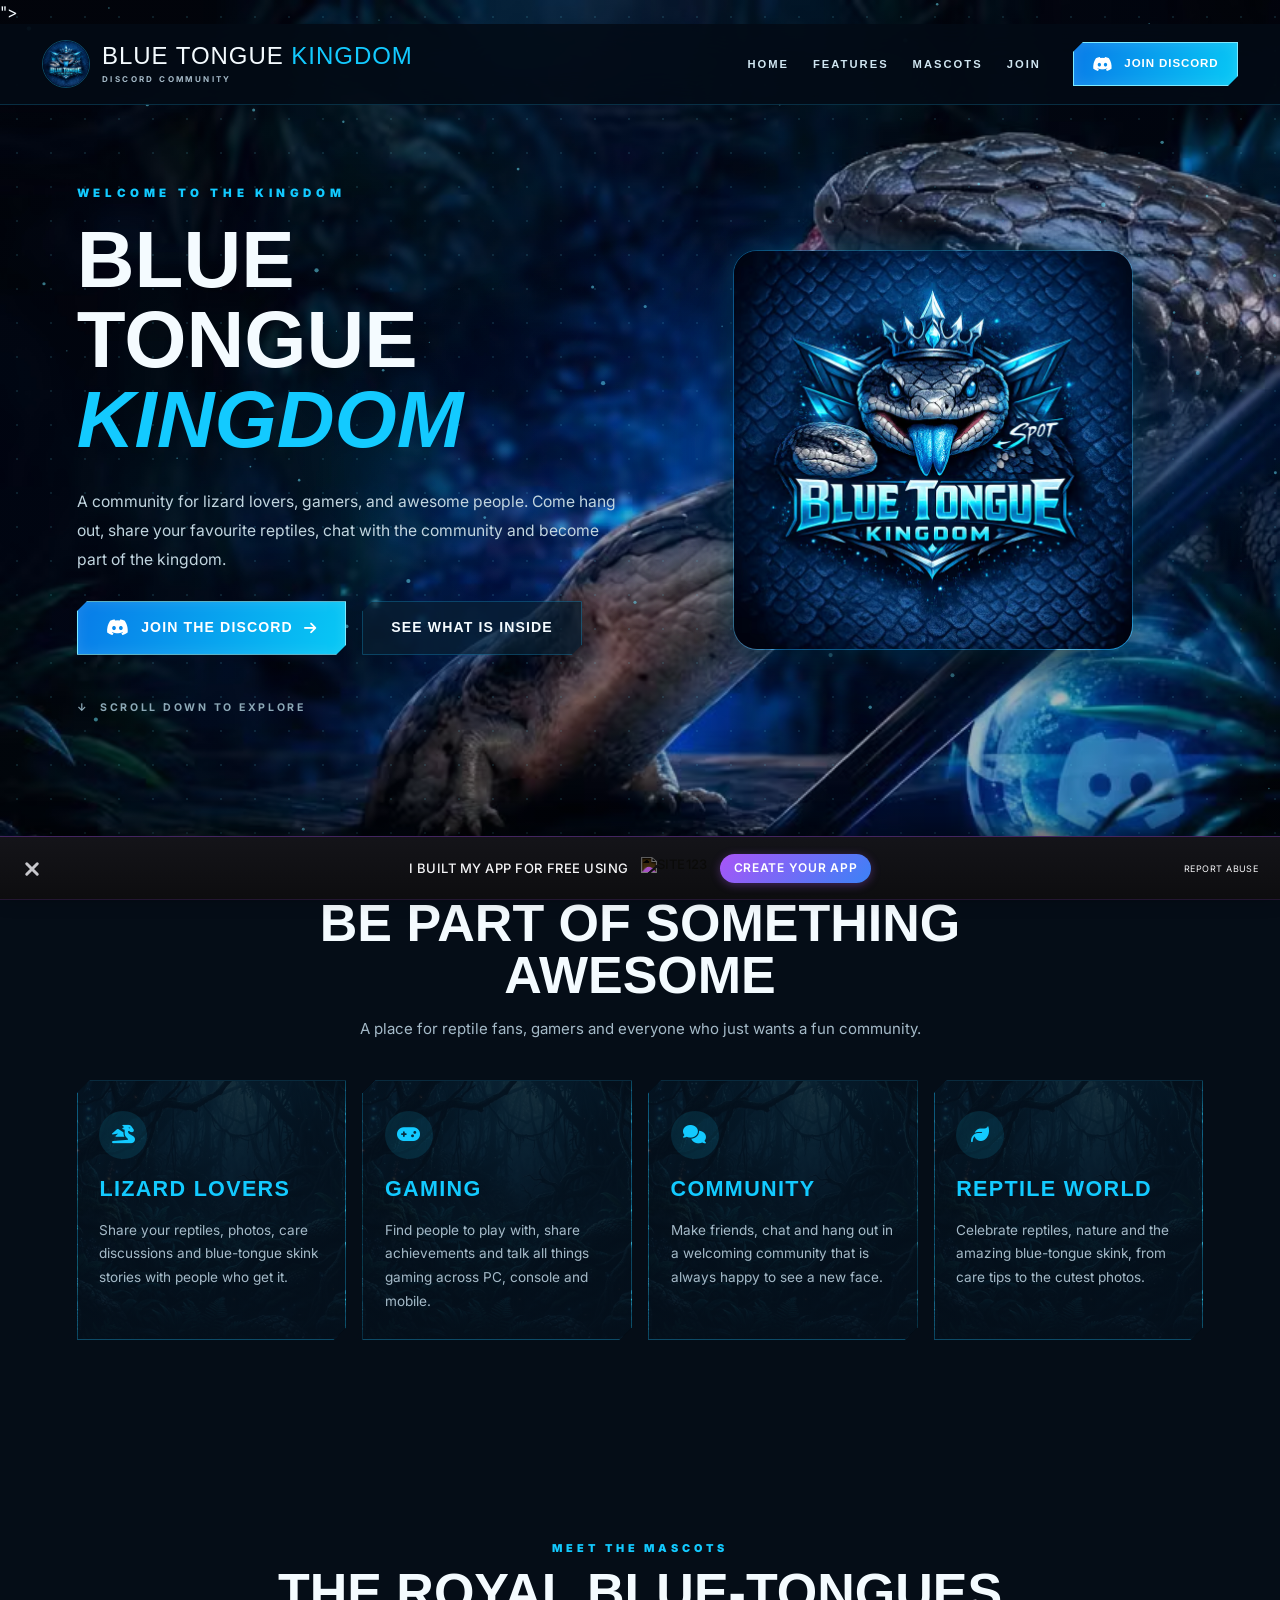
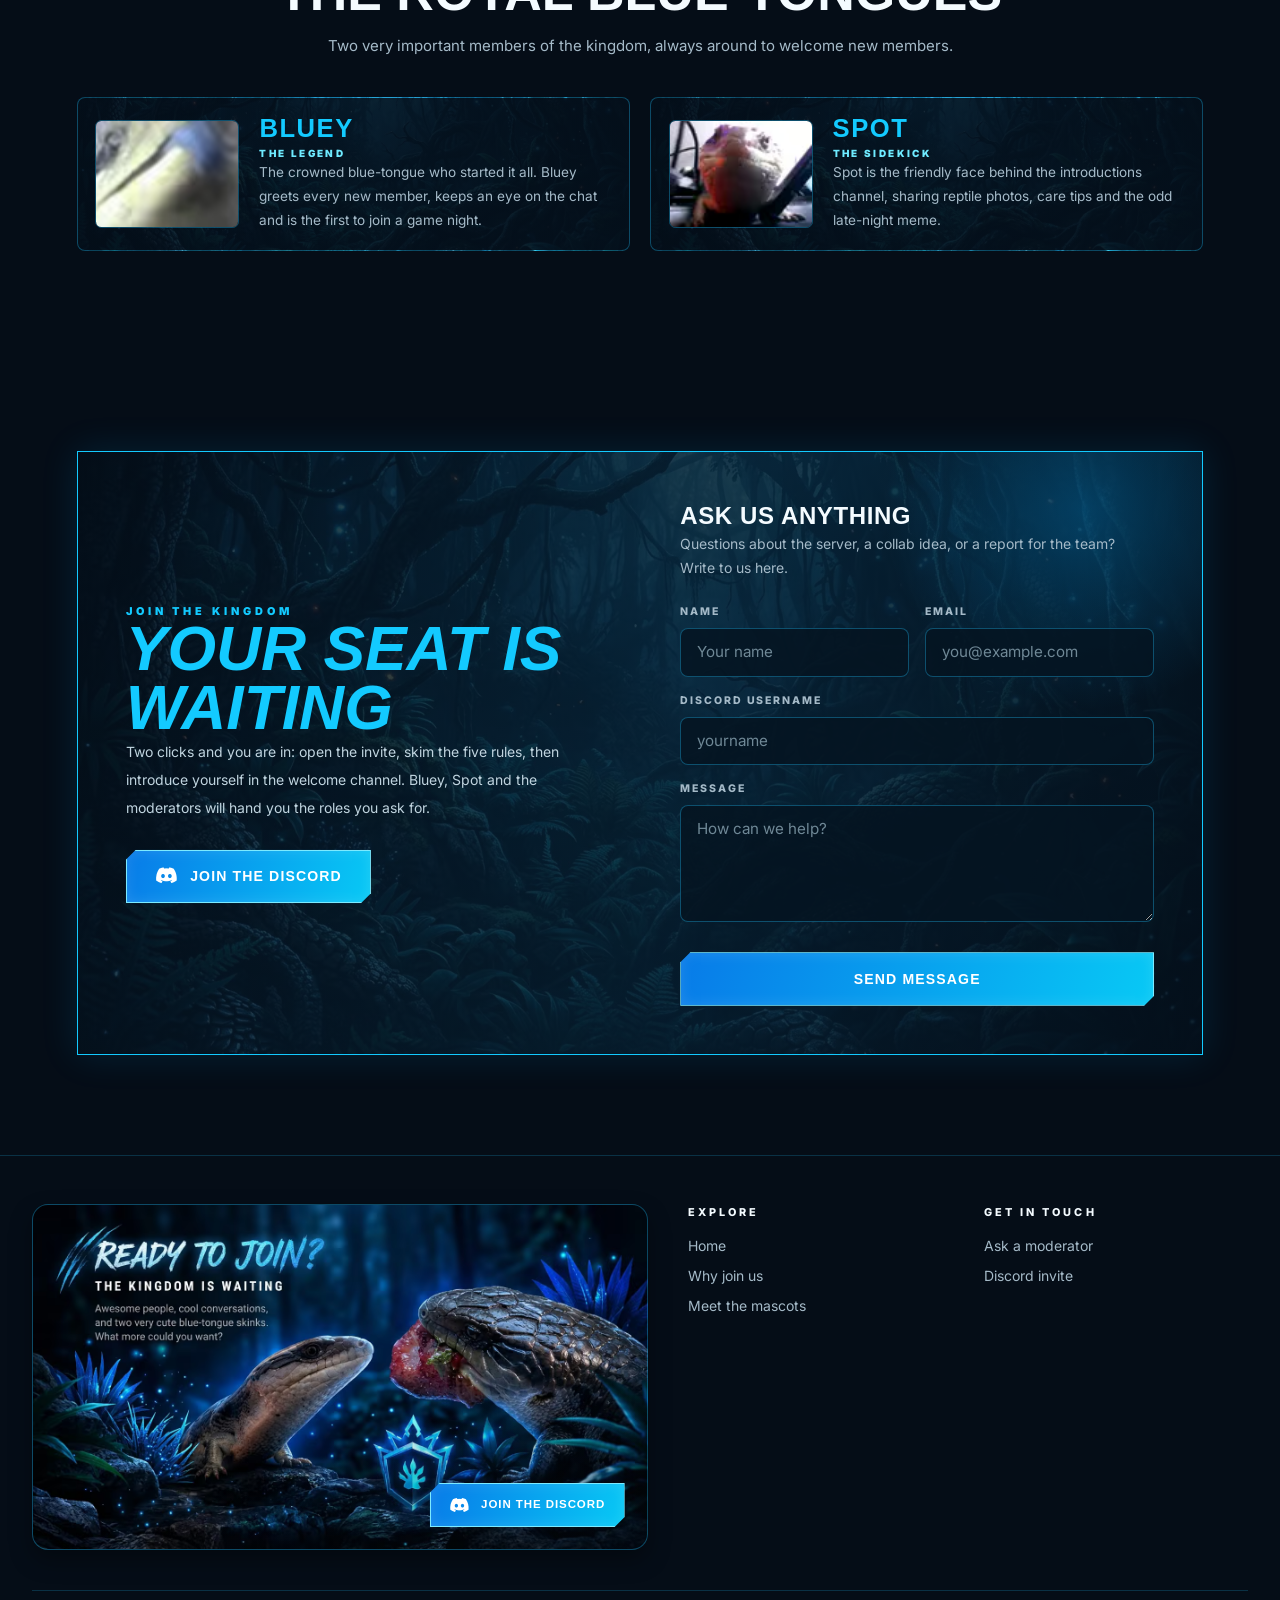
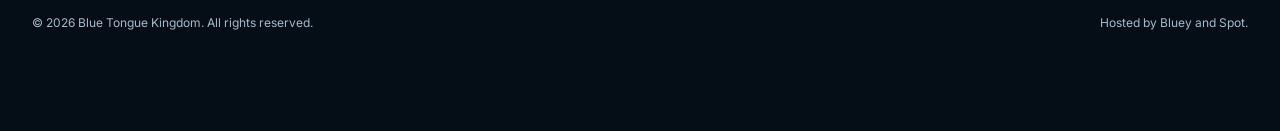
==== index.html @ 6b7a9fce "Add files via upload" ====
<!-- Explain: Homepage shell with hero and feature sections. -->

<!DOCTYPE html>
<html lang="en" class="scroll-smooth">

<!-- Mirrored from https://6b03b0f160b3e.site123.me/ by HTTrack Website Copier/3.x [XR&CO], Tue, 24 Nov 2026 08:33:06 GMT -->
<!-- Added by HTTrack --><meta http-equiv="content-type" content="text/html;charset=UTF-8" /><!-- /Added by HTTrack -->
<head><script>window.isManagment = "1";</script><base href=""><script>window.IsManagment = "1";window.APP_PROJECT_ID = "a076c749f3fd45c411c977cd34df13f3";window.__CDN_BASE_URL__ = "index.html\/\/cdn-cms-s-8-4.f-static.net\/manager\/ai_app_builder\/v3\/assets\/";window.APP_CURRENCIES = {"isActive":false,"currencies":{"AUD":{"code":"AUD","label":"Australia Dollar","symbol":"\u0026#65;\u0026#85;\u0026#36;","symbolFirst":true,"rate":1,"isDefault":true}}};window.APP_TAX = {"productsTax":"","regions":[{"id":384897934,"regionName":"Rest of the World","countries":{"REST_WORLD":{}},"tax":{"option":"differentTax","differentTax":{"REST_WORLD":0},"basedOn":"shippingAddress","taxCalAfterShipping":false}},{"id":384897935,"regionName":"Australia","countries":{"AUS":{}},"tax":{"option":"differentTax","differentTax":{"AUS":{"states":{"AU-ACT":0,"AU-NSW":0,"AU-NT":0,"AU-QLD":0,"AU-SA":0,"AU-TAS":0,"AU-VIC":0,"AU-WA":0}}},"basedOn":"shippingAddress","taxCalAfterShipping":false}}],"countryOptions":[{"code":"AUS","name":"Australia","states":[],"requiresState":false},{"code":"REST_WORLD","name":"REST_WORLD","states":[],"requiresState":false}]};window.APP_BUILDER_BASE_PATH = "\/manager\/ai_app_builder\/v3";window.APP_BUILDER_REALTIME_ENABLED = true;</script><link rel="stylesheet" href="cdn-cms-s-8-4.f-static.net/versions/2/system_mini/css/minimize_appBuilder_v39245.css?v=vc1795370009" type="text/css" crossorigin="anonymous"><link rel="dns-prefetch" href="https://images.cdn-files-a.com/"><link rel="dns-prefetch" href="https://files.cdn-files-a.com/">
<!-- Regular Meta Info -->
<title>Blue Tongue Kingdom | Discord Community</title>
<meta name="description" content="Join Blue Tongue Kingdom, the Discord community hosted by Bluey and Spot. Chat with reptile fans and gamers, share your blue-tongue skink photos, and...">
<meta name="keywords" content="blue tongue kingdom discord community">
<link rel="canonical" href="index.html"/>
<!-- Favicon -->
<!-- Favicon -->
<link rel="icon" type="image/png" href="favicon.png">
<link rel="apple-touch-icon" href="favicon.png">
<!-- Facebook Meta Info -->
<meta property="og:url" content="index.html">
<meta property="og:image" content="files.cdn-files-a.com/uploads/12693263/normal_6b03b2ffb27ac477c.avif?ratio=1:1&amp;format=avif">">
<meta property="og:description" content="Join Blue Tongue Kingdom, the Discord community hosted by Bluey and Spot. Chat with reptile fans and gamers, share your blue-tongue skink photos, and...">
<meta property="og:title" content="Blue Tongue Kingdom | Discord Community">
<meta property="og:site_name" content="Blue Tongue Kingdom | Discord Community">
<meta property="og:see_also" content="index.html">
<!-- Google+ Meta Info -->
<meta itemprop="name" content="Blue Tongue Kingdom | Discord Community">
<meta itemprop="description" content="Join Blue Tongue Kingdom, the Discord community hosted by Bluey and Spot. Chat with reptile fans and gamers, share your blue-tongue skink photos, and...">
<meta itemprop="image" content="files.cdn-files-a.com/uploads/12693263/normal_6b03b2ffb27ac477c.avif?ratio=1:1&amp;format=avif">
<!-- Twitter Meta Info -->
<meta name="twitter:card" content="summary_large_image">
<meta name="twitter:url" content="index.html">
<meta name="twitter:title" content="Blue Tongue Kingdom | Discord Community">
<meta name="twitter:description" content="Join Blue Tongue Kingdom, the Discord community hosted by Bluey and Spot. Chat with reptile fans and gamers, share your blue-tongue skink photos, and...">
<meta name="twitter:image" content="files.cdn-files-a.com/uploads/12693263/normal_6b03b2ffb27ac477c.avif?ratio=1:1&amp;format=avif">

    <!-- Explain: Head content including meta tags, favicons, fonts, and CSS links. -->
<meta charset="UTF-8">
<meta name="viewport" content="width=device-width, initial-scale=1.0">



<link rel="stylesheet" href="cdn-cms-s-8-4.f-static.net/manager/ai_app_builder/v3/assets/minimize_css/index0b3c.css?t=css_y254_67517083&amp;w=12693263">

<link rel="preconnect" href="https://fonts.googleapis.com/">
<link rel="preconnect" href="https://fonts.gstatic.com/" crossorigin>
<link href="https://fonts.googleapis.com/css2?family=Inter:wght@400;500;600;700;800;900&amp;family=Permanent+Marker&amp;display=swap" rel="stylesheet">
<link rel="stylesheet" href="cdn-cms-s-8-4.f-static.net/manager/ai_app_builder/v3/assets/css/theme0b3c.css?t=css_y254_67517083&amp;w=12693263">
<link rel="stylesheet" href="cdn-cms-s-8-4.f-static.net/manager/ai_app_builder/v3/assets/css/main0b3c.css?t=css_y254_67517083&amp;w=12693263">
<link rel="stylesheet" href="cdn-cms-s-8-4.f-static.net/manager/ai_app_builder/v3/assets/css/components0b3c.css?t=css_y254_67517083&amp;w=12693263">
<link rel="stylesheet" href="cdn-cms-s-8-4.f-static.net/manager/ai_app_builder/v3/assets/css/layout0b3c.css?t=css_y254_67517083&amp;w=12693263"></head>
<body class="min-h-screen text-[var(--text-color)]" style="font-family: var(--font-body);">
    <canvas id="particles" class="particle-canvas" aria-hidden="true"></canvas>
    <!-- Explain: Fixed navigation with logo, links, and mobile menu toggle. -->
<header class="site-header">
    <nav class="mx-auto flex max-w-[1260px] items-center justify-between gap-4 px-5 py-4 sm:px-8" aria-label="Main navigation">
        <a href="#top" class="flex items-center gap-3 transition-opacity duration-300 hover:opacity-80" aria-label="Blue Tongue Kingdom home">
            <img  alt="Blue Tongue Kingdom crest" sizes="48px" class="h-11 w-11 shrink-0 rounded-full border border-[var(--panel-border)] object-cover sm:h-12 sm:w-12" src="files.cdn-files-a.com/uploads/12693263/800_6b03b2ffb27ac477c.avif?ratio=1:1&amp;format=avif" srcset="files.cdn-files-a.com/uploads/12693263/100_6b03b2ffb27ac477c.avif?ratio=1:1&amp;format=avif 100w, files.cdn-files-a.com/uploads/12693263/400_6b03b2ffb27ac477c.avif?ratio=1:1&amp;format=avif 400w, files.cdn-files-a.com/uploads/12693263/800_6b03b2ffb27ac477c.avif?ratio=1:1&amp;format=avif 800w, files.cdn-files-a.com/uploads/12693263/1200_6b03b2ffb27ac477c.avif?ratio=1:1&amp;format=avif 1200w, files.cdn-files-a.com/uploads/12693263/1600_6b03b2ffb27ac477c.avif?ratio=1:1&amp;format=avif 1600w, files.cdn-files-a.com/uploads/12693263/2000_6b03b2ffb27ac477c.avif?ratio=1:1&amp;format=avif 2000w" data-sizes-auto="1">
            <span class="flex flex-col items-start">
                <span class="brand-word sm:text-2xl">Blue Tongue <span class="text-[var(--primary-color)]">Kingdom</span></span>
                <span class="mt-1 text-[0.5rem] font-bold uppercase tracking-[0.28em] text-[var(--text-muted)] sm:tracking-[0.3em]">Discord Community</span>
            </span>
        </a>

        <div class="hidden items-center gap-6 text-[0.7rem] font-extrabold uppercase tracking-[0.18em] lg:flex">
            <a href="#top" class="nav-link">Home</a>
            <a href="#features" class="nav-link">Features</a>
            <a href="#mascots" class="nav-link">Mascots</a>
            <a href="#join" class="nav-link">Join</a>
            <a href="https://discord.gg/tTdxmKBeb" target="_blank" rel="noopener" class="join-button join-button-sm ml-2">
                <i class="fa-brands fa-discord text-base" aria-hidden="true"></i>Join Discord
            </a>
        </div>

        <button type="button" id="navOpenButton" class="menu-button inline-flex h-11 w-11 items-center justify-center rounded-full transition-colors duration-300 lg:hidden" aria-label="Open menu" aria-controls="navOverlay" aria-expanded="false">
            <i class="fa-solid fa-bars text-lg" aria-hidden="true"></i>
        </button>
    </nav>

    <div id="navOverlay" class="fixed inset-0 z-[80] hidden min-h-dvh flex-col overflow-y-auto bg-[var(--background-color)] px-5 py-5 sm:px-8 lg:hidden" aria-hidden="true">
        <div class="flex items-center justify-between gap-4 border-b border-[var(--border-color)] pb-4">
            <a href="#top" class="nav-close-link flex items-center gap-3 transition-opacity duration-300 hover:opacity-80" aria-label="Blue Tongue Kingdom home">
                <img  alt="Blue Tongue Kingdom crest" sizes="44px" class="h-11 w-11 shrink-0 rounded-full border border-[var(--panel-border)] object-cover" src="files.cdn-files-a.com/uploads/12693263/800_6b03b2ffb27ac477c.avif?ratio=1:1&amp;format=avif" srcset="files.cdn-files-a.com/uploads/12693263/100_6b03b2ffb27ac477c.avif?ratio=1:1&amp;format=avif 100w, files.cdn-files-a.com/uploads/12693263/400_6b03b2ffb27ac477c.avif?ratio=1:1&amp;format=avif 400w, files.cdn-files-a.com/uploads/12693263/800_6b03b2ffb27ac477c.avif?ratio=1:1&amp;format=avif 800w, files.cdn-files-a.com/uploads/12693263/1200_6b03b2ffb27ac477c.avif?ratio=1:1&amp;format=avif 1200w, files.cdn-files-a.com/uploads/12693263/1600_6b03b2ffb27ac477c.avif?ratio=1:1&amp;format=avif 1600w, files.cdn-files-a.com/uploads/12693263/2000_6b03b2ffb27ac477c.avif?ratio=1:1&amp;format=avif 2000w" data-sizes-auto="1">
                <span class="brand-word text-lg">Blue Tongue <span class="text-[var(--primary-color)]">Kingdom</span></span>
            </a>
            <button type="button" id="navCloseButton" class="menu-button inline-flex h-11 w-11 shrink-0 items-center justify-center rounded-full" aria-label="Close menu">
                <i class="fa-solid fa-xmark text-lg" aria-hidden="true"></i>
            </button>
        </div>
        <div class="mx-auto flex w-full max-w-lg flex-1 flex-col justify-center py-8">
            <p class="mb-4 text-[0.66rem] font-extrabold uppercase tracking-[0.32em] text-[var(--text-muted)]">Menu</p>
            <nav class="divide-y divide-[var(--border-color)]" aria-label="Mobile navigation">
                <a href="#top" class="nav-close-link mobile-link">
                    <span>Home</span>
                    <i class="fa-solid fa-house" aria-hidden="true"></i>
                </a>
                <a href="#features" class="nav-close-link mobile-link">
                    <span>Features</span>
                    <i class="fa-solid fa-star" aria-hidden="true"></i>
                </a>
                <a href="#mascots" class="nav-close-link mobile-link">
                    <span>Mascots</span>
                    <i class="fa-solid fa-dragon" aria-hidden="true"></i>
                </a>
                <a href="#join" class="nav-close-link mobile-link">
                    <span>Join</span>
                    <i class="fa-solid fa-envelope" aria-hidden="true"></i>
                </a>
            </nav>
            <a href="https://discord.gg/tTdxmKBeb" target="_blank" rel="noopener" class="nav-close-link join-button mt-6 w-full">
                <i class="fa-brands fa-discord text-lg" aria-hidden="true"></i>Join the Discord
            </a>
        </div>
    </div>
</header>    <main id="top">
        <!-- Explain: Split-screen hero with arched studio image and primary CTA. -->
<section class="hero-split">
    <div>
        <p class="eyebrow">Welcome to the kingdom</p>
        <h1 class="hero-title">
            <span class="block text-[var(--text-color)]">Blue Tongue</span>
            <span class="block italic text-[var(--primary-color)]">Kingdom</span>
        </h1>
        <p class="hero-copy">A community for lizard lovers, gamers, and awesome people. Come hang out, share your favourite reptiles, chat with the community and become part of the kingdom.</p>
        <div class="flex flex-col gap-4 sm:flex-row sm:items-center sm:justify-start">
            <a href="https://discord.gg/tTdxmKBeb" target="_blank" rel="noopener" class="join-button w-full sm:w-auto">
                <i class="fa-brands fa-discord text-lg" aria-hidden="true"></i>Join the Discord
                <i class="fa-solid fa-arrow-right text-sm" aria-hidden="true"></i>
            </a>
            <a href="#features" class="ghost-button w-full sm:w-auto">See what is inside</a>
        </div>
        <p class="scroll-hint">&darr; &nbsp;Scroll down to explore</p>
    </div>
    <div class="hero-art">
        <span class="hero-glow" aria-hidden="true"></span>
        <img  alt="Blue Tongue Kingdom crest with a crowned blue-tongue skink" sizes="(min-width: 900px) 38vw, 78vw" class="hero-crest" src="files.cdn-files-a.com/uploads/12693263/800_6b03b2ffb27ac477c.avif?ratio=1:1&amp;format=avif" srcset="files.cdn-files-a.com/uploads/12693263/100_6b03b2ffb27ac477c.avif?ratio=1:1&amp;format=avif 100w, files.cdn-files-a.com/uploads/12693263/400_6b03b2ffb27ac477c.avif?ratio=1:1&amp;format=avif 400w, files.cdn-files-a.com/uploads/12693263/800_6b03b2ffb27ac477c.avif?ratio=1:1&amp;format=avif 800w, files.cdn-files-a.com/uploads/12693263/1200_6b03b2ffb27ac477c.avif?ratio=1:1&amp;format=avif 1200w, files.cdn-files-a.com/uploads/12693263/1600_6b03b2ffb27ac477c.avif?ratio=1:1&amp;format=avif 1600w, files.cdn-files-a.com/uploads/12693263/2000_6b03b2ffb27ac477c.avif?ratio=1:1&amp;format=avif 2000w" data-sizes-auto="1">
    </div>
</section>        <!-- Explain: Feature grid with icons, titles, and descriptions. -->
<section id="features" class="section-pad">
    <div class="section-head">
        <p class="kicker">Why join us</p>
        <h2 class="section-title">Be part of something awesome</h2>
        <p class="section-intro">A place for reptile fans, gamers and everyone who just wants a fun community.</p>
    </div>
        <div class="mx-auto grid max-w-[1180px] gap-4 sm:grid-cols-2 lg:grid-cols-4">
                <article class="feature-card">
            <span class="feature-icon"><i class="fa-solid fa-dragon" aria-hidden="true"></i></span>
            <h3 class="feature-title">Lizard Lovers</h3>
            <p class="feature-text">Share your reptiles, photos, care discussions and blue-tongue skink stories with people who get it.</p>
        </article>
                <article class="feature-card">
            <span class="feature-icon"><i class="fa-solid fa-gamepad" aria-hidden="true"></i></span>
            <h3 class="feature-title">Gaming</h3>
            <p class="feature-text">Find people to play with, share achievements and talk all things gaming across PC, console and mobile.</p>
        </article>
                <article class="feature-card">
            <span class="feature-icon"><i class="fa-solid fa-comments" aria-hidden="true"></i></span>
            <h3 class="feature-title">Community</h3>
            <p class="feature-text">Make friends, chat and hang out in a welcoming community that is always happy to see a new face.</p>
        </article>
                <article class="feature-card">
            <span class="feature-icon"><i class="fa-solid fa-leaf" aria-hidden="true"></i></span>
            <h3 class="feature-title">Reptile World</h3>
            <p class="feature-text">Celebrate reptiles, nature and the amazing blue-tongue skink, from care tips to the cutest photos.</p>
        </article>
            </div>
</section>        <!-- Explain: Mascot cards with images, names, and descriptions. -->
<section id="mascots" class="section-pad">
    <div class="section-head">
        <p class="kicker">Meet the mascots</p>
        <h2 class="section-title">The royal blue-tongues</h2>
        <p class="section-intro">Two very important members of the kingdom, always around to welcome new members.</p>
    </div>
        <div class="mx-auto grid max-w-[1180px] gap-5 md:grid-cols-2">
                <article class="mascot-card">
            <div class="mascot-frame">
                <img  alt="Bluey, the the legend of Blue Tongue Kingdom" src="files.cdn-files-a.com/uploads/12693263/100_6b03b57acd0f2216e.avif?ratio=13:7&amp;format=avif" srcset="files.cdn-files-a.com/uploads/12693263/100_6b03b57acd0f2216e.avif?ratio=13:7&amp;format=avif 100w, files.cdn-files-a.com/uploads/12693263/400_6b03b57acd0f2216e.avif?ratio=13:7&amp;format=avif 400w, files.cdn-files-a.com/uploads/12693263/800_6b03b57acd0f2216e.avif?ratio=13:7&amp;format=avif 800w, files.cdn-files-a.com/uploads/12693263/1200_6b03b57acd0f2216e.avif?ratio=13:7&amp;format=avif 1200w, files.cdn-files-a.com/uploads/12693263/1600_6b03b57acd0f2216e.avif?ratio=13:7&amp;format=avif 1600w, files.cdn-files-a.com/uploads/12693263/2000_6b03b57acd0f2216e.avif?ratio=13:7&amp;format=avif 2000w" loading="lazy" sizes="1px" data-sizes-auto="1">
            </div>
            <div>
                <h3 class="mascot-name">Bluey</h3>
                <p class="mascot-role">The legend</p>
                <p class="feature-text mt-3">The crowned blue-tongue who started it all. Bluey greets every new member, keeps an eye on the chat and is the first to join a game night.</p>
            </div>
        </article>
                <article class="mascot-card">
            <div class="mascot-frame">
                <img  alt="Spot, the the sidekick of Blue Tongue Kingdom" src="files.cdn-files-a.com/uploads/12693263/100_6b03b5867aacc4a22.avif?ratio=15:16&amp;format=avif" srcset="files.cdn-files-a.com/uploads/12693263/100_6b03b5867aacc4a22.avif?ratio=15:16&amp;format=avif 100w, files.cdn-files-a.com/uploads/12693263/400_6b03b5867aacc4a22.avif?ratio=15:16&amp;format=avif 400w, files.cdn-files-a.com/uploads/12693263/800_6b03b5867aacc4a22.avif?ratio=15:16&amp;format=avif 800w, files.cdn-files-a.com/uploads/12693263/1200_6b03b5867aacc4a22.avif?ratio=15:16&amp;format=avif 1200w, files.cdn-files-a.com/uploads/12693263/1600_6b03b5867aacc4a22.avif?ratio=15:16&amp;format=avif 1600w, files.cdn-files-a.com/uploads/12693263/2000_6b03b5867aacc4a22.avif?ratio=15:16&amp;format=avif 2000w" loading="lazy" sizes="1px" data-sizes-auto="1">
            </div>
            <div>
                <h3 class="mascot-name">Spot</h3>
                <p class="mascot-role">The sidekick</p>
                <p class="feature-text mt-3">Spot is the friendly face behind the introductions channel, sharing reptile photos, care tips and the odd late-night meme.</p>
            </div>
        </article>
            </div>
</section>        <!-- Explain: Join section with message form and Discord invite CTA. -->
<section id="join" class="section-pad">
    <div class="mx-auto max-w-[1200px]">
        <div class="join-panel">
            <div>
                <p class="kicker">Join the kingdom</p>
                <h2 class="join-title mt-3">Your seat is waiting</h2>
                <p class="mt-5 max-w-md text-sm leading-7 text-[#c0d4df]">Two clicks and you are in: open the invite, skim the five rules, then introduce yourself in the welcome channel. Bluey, Spot and the moderators will hand you the roles you ask for.</p>
                <a href="https://discord.gg/tTdxmKBeb" target="_blank" rel="noopener" class="join-button mt-7 w-full sm:w-auto">
                    <i class="fa-brands fa-discord text-lg" aria-hidden="true"></i>Join the Discord
                </a>
            </div>

            <form id="joinForm" novalidate class="relative z-10 mt-2 lg:mt-0">
                <h3 class="text-2xl uppercase tracking-wide text-[var(--text-color)]">Ask us anything</h3>
                <p class="mt-2 text-sm leading-6 text-[var(--text-muted)]">Questions about the server, a collab idea, or a report for the team? Write to us here.</p>
                <div class="mt-6 grid gap-4 sm:grid-cols-2">
                    <div>
                        <label for="joinName" class="form-label">Name</label>
                        <input id="joinName" name="full_name" type="text" required autocomplete="name" placeholder="Your name" class="field-input">
                    </div>
                    <div>
                        <label for="joinEmail" class="form-label">Email</label>
                        <input id="joinEmail" name="email" type="email" required autocomplete="email" placeholder="you@example.com" class="field-input">
                    </div>
                    <div class="sm:col-span-2">
                        <label for="joinDiscord" class="form-label">Discord username</label>
                        <input id="joinDiscord" name="discord" type="text" autocomplete="off" placeholder="yourname" class="field-input">
                    </div>
                    <div class="sm:col-span-2">
                        <label for="joinMessage" class="form-label">Message</label>
                        <textarea id="joinMessage" name="message" required rows="4" placeholder="How can we help?" class="field-input min-h-[130px] resize-y"></textarea>
                    </div>
                </div>
                <button type="submit" data-default-label="Send message" class="join-button mt-6 w-full">Send message</button>
                <p class="form-status mt-4 text-sm" data-form-status="join" role="status" aria-live="polite"></p>
            </form>
        </div>
    </div>
</section>    </main>
    <!-- Explain: Responsive footer with community links and copyright information. -->
<footer class="border-t border-[var(--border-color)] px-5 py-12 sm:px-8">
    <div class="mx-auto grid max-w-[1260px] gap-10 lg:grid-cols-[1.1fr_1fr]">
        <div class="footer-brand-panel">
            <a href="https://discord.gg/tTdxmKBeb" target="_blank" rel="noopener" class="join-button join-button-sm w-full sm:w-auto">
                <i class="fa-brands fa-discord text-base" aria-hidden="true"></i>Join the Discord
            </a>
        </div>

        <div class="grid gap-8 sm:grid-cols-2">
            <div>
                <p class="text-[0.68rem] font-extrabold uppercase tracking-[0.28em] text-[var(--text-color)]">Explore</p>
                <div class="mt-4 grid gap-2.5 text-sm text-[var(--text-muted)]">
                    <a href="#top" class="transition-colors duration-300 hover:text-[var(--primary-color)]">Home</a>
                    <a href="#features" class="transition-colors duration-300 hover:text-[var(--primary-color)]">Why join us</a>
                    <a href="#mascots" class="transition-colors duration-300 hover:text-[var(--primary-color)]">Meet the mascots</a>
                </div>
            </div>
            <div>
                <p class="text-[0.68rem] font-extrabold uppercase tracking-[0.28em] text-[var(--text-color)]">Get in touch</p>
                <div class="mt-4 grid gap-2.5 text-sm text-[var(--text-muted)]">
                    <a href="#join" class="transition-colors duration-300 hover:text-[var(--primary-color)]">Ask a moderator</a>
                    <a href="https://discord.gg/tTdxmKBeb" target="_blank" rel="noopener" class="transition-colors duration-300 hover:text-[var(--primary-color)]">Discord invite</a>
                </div>
            </div>
        </div>
    </div>
    <div class="mx-auto mt-10 flex max-w-[1260px] flex-col items-center justify-between gap-2 border-t border-[var(--border-color)] pt-6 text-xs text-[var(--text-muted)] sm:flex-row">
        <p>&copy; 2026 Blue Tongue Kingdom. All rights reserved.</p>
        <p>Hosted by Bluey and Spot.</p>
    </div>
</footer>    <script src="cdn-cms-s-8-4.f-static.net/manager/ai_app_builder/v3/assets/js/app0b3c.js?t=css_y254_67517083&amp;w=12693263"></script>
<script>var packageNUM=1;</script><div id="showSmallAdOnScroll" class="upgrade-website-preview-helper style2 static" style="--free-app-banner-lead-color: #0583F2;"><button type="button" class="s123-ads-banner-close-link s123-ads-banner-toolbar-icon" aria-label="Close"><svg class="s123-ads-banner-close-svg" xmlns="http://www.w3.org/2000/svg" viewBox="0 0 12 12" aria-hidden="true" focusable="false"><path fill="none" stroke="currentColor" stroke-width="2" stroke-linecap="round" d="M2.5 2.5l7 7m0-7l-7 7"/></svg></button><a rel="nofollow" target="_blank" href="https://www.site123.com/?utm_source=user-app&amp;utm_medium=powered-by-ad-en&amp;utm_content=all&amp;utm_campaign=all"><span class="s123-b-b-s-1">I BUILT MY APP FOR FREE USING</span> <img src="static.s123-cdn-network-a.com/admin/InterfaceStatisFiles/allOther/ads/site123/brand_kit_2026/SITE123-Logo-2026/png/site123-logo-black5037.png?v=vc1795370009&amp;width=200" alt="SITE123" style="height:21px;width:auto;vertical-align:middle;"><span class="free-app-banner-cta-wrap"><span class="site123link hidden-xs free-app-banner-cta">CREATE YOUR APP</span></span></a><button type="button" class="s123-ads-banner-abuse-link" aria-label="Report Abuse"><span class="site123link hidden-xs s123-ads-banner-abuse-label" style="border: 0;font-size: 9px;">Report Abuse</span><span class="site123link s123-ads-banner-abuse-mobile-label" aria-hidden="true">Report Abuse</span></button></div><script src="cdn-cms-s-8-4.f-static.net/manager/translation_JS/website_jsTranslations5136.js?l=en&amp;a=1&amp;v=vc1795370009" crossorigin="anonymous"></script><script>var siteRefTxt="Vg9zLFNct04pypgMh2dVzXlNUmswTFh2bDh3M1hWd05BdXFCRWc9PQ==";</script><script src="cdn-cms-s-8-4.f-static.net/versions/2/system_mini/js/minimize_appBuilder_scripts_v39245.js?v=vc1795370009" crossorigin="anonymous"></script><script src="cdn-cms-s-8-4.f-static.net/versions/2/system_mini/js/minimize_appBuilderStatistics_scripts_v39245.js?v=vc1795370009" crossorigin="anonymous"></script></body>

<!-- Mirrored from https://6b03b0f160b3e.site123.me/ by HTTrack Website Copier/3.x [XR&CO], Tue, 24 Nov 2026 08:33:19 GMT -->
</html>
---- cdn-cms-s-8-4.f-static.net/versions/2/system_mini/css/minimize_appBuilder_v39245.css ----
#showSmallAdOnScroll {display:flex;align-items:center;justify-content:center;box-sizing:border-box;border:0;border-top:1px solid rgba(168, 85, 247, 0.35);position:fixed;transform:translateZ(0px);z-index:1032;left:0;bottom:-64px;height:64px;width:100%;margin:0;padding:12px 24px;background:linear-gradient(180deg, #141419 0%, #0d0d0f 100%);box-shadow:0px -8px 24px rgba(0, 0, 0, 0.45), 0px -1px 0px rgba(168, 85, 247, 0.15) inset;color:#f5f5f7;text-align:center;font-family:'Inter', -apple-system, BlinkMacSystemFont, 'Segoe UI', Roboto, Helvetica, Arial, sans-serif;letter-spacing:0.01em;transition:bottom 0.4s ease;}#showSmallAdOnScroll.static {display:flex;bottom:0;}html.s123-ads-banner-active footer {padding-bottom:100px;}#showSmallAdOnScroll a {display:inline-flex;align-items:center;justify-content:center;gap:12px;flex-wrap:wrap;width:auto;color:#f5f5f7;font-size:13px;font-weight:500;letter-spacing:0.02em;text-transform:none;text-decoration:none;line-height:1.2;}#showSmallAdOnScroll img {display:inline-block !important;vertical-align:middle !important;height:22px !important;width:auto !important;max-width:none !important;margin:0 !important;box-sizing:content-box !important;filter:invert(1) brightness(1.05); opacity:0.95;}#showSmallAdOnScroll .s123-b-b-s-1 {display:inline !important;vertical-align:middle;font-size:13px;letter-spacing:0.04em;text-transform:uppercase;}#showSmallAdOnScroll a .free-app-banner-cta {display:inline-block;padding:7px 14px;border-radius:999px;border:0;background:linear-gradient(135deg, #a855f7, #3b82f6);color:#fff;font-size:12px;font-weight:600;letter-spacing:0.06em;text-transform:uppercase;text-decoration:none;box-shadow:0px 2px 10px rgba(168, 85, 247, 0.35);transition:transform 0.15s ease, box-shadow 0.15s ease, filter 0.15s ease;}#showSmallAdOnScroll a .free-app-banner-cta:hover {transform:translateY(-1px);box-shadow:0px 4px 14px rgba(168, 85, 247, 0.5);filter:brightness(1.05);color:#fff !important;}#showSmallAdOnScroll button.s123-ads-banner-abuse-link {display:none;width:auto;position:absolute;top:50%;right:1rem;left:auto;transform:translateY(-50%);cursor:pointer;background:transparent;border:0;box-shadow:none;padding:0;align-items:center;justify-content:center;text-decoration:none;font-family:inherit;color:inherit;}html:not(.in-management) #showSmallAdOnScroll button.s123-ads-banner-abuse-link {display:inline-flex;}html[dir=rtl] #showSmallAdOnScroll button.s123-ads-banner-abuse-link {right:auto;left:1rem;}#showSmallAdOnScroll button.s123-ads-banner-abuse-link span.site123link.s123-ads-banner-abuse-label {background:transparent;font-size:10px;font-weight:400;letter-spacing:0.05em;padding:0.25em 0.625em;border-radius:0.25em;box-shadow:none;text-transform:uppercase;}#showSmallAdOnScroll button.s123-ads-banner-abuse-link span.site123link.s123-ads-banner-abuse-label:hover {background:rgba(245, 245, 247, 0.06);border-color:rgba(245, 245, 247, 0.35);color:#f5f5f7 !important;transform:none;filter:none;}#showSmallAdOnScroll .s123-ads-banner-toolbar-icon {display:inline-flex;align-items:center;justify-content:center;width:2.25em;height:2.25em;min-width:2.25em;min-height:2.25em;font-size:1rem;line-height:1;box-sizing:border-box;background:transparent;border:0;padding:0;box-shadow:none;cursor:pointer;font-family:inherit;transition:color 0.15s ease, background 0.15s ease, border-color 0.15s ease;color:#c7c7cc;}#showSmallAdOnScroll .s123-ads-banner-toolbar-icon svg {display:block;width:1.125em;height:1.125em;flex-shrink:0;}#showSmallAdOnScroll button.s123-ads-banner-close-link.s123-ads-banner-toolbar-icon {position:absolute;top:50%;left:0.875rem;right:auto;transform:translateY(-50%);}html[dir=rtl] #showSmallAdOnScroll button.s123-ads-banner-close-link.s123-ads-banner-toolbar-icon {left:auto;right:0.875rem;}#showSmallAdOnScroll button.s123-ads-banner-abuse-link .s123-ads-banner-abuse-mobile-label {display:none;align-items:center;justify-content:center;box-sizing:border-box;min-height:2.25em;border-radius:0.25em;background:transparent;font-size:0.6875rem;font-weight:600;letter-spacing:0.06em;line-height:1.2;text-transform:uppercase;color:#c7c7cc;}@media (max-width:899px) {html:not(.in-management) #showSmallAdOnScroll button.s123-ads-banner-abuse-link .s123-ads-banner-abuse-mobile-label {white-space:normal;max-width:6em;display:inline-flex;}html:not(.in-management) #showSmallAdOnScroll button.s123-ads-banner-abuse-link .s123-ads-banner-abuse-label {display:none !important;}#showSmallAdOnScroll .s123-ads-banner-toolbar-icon {width:1.85em;height:1.85em;min-width:1.85em;min-height:1.85em;font-size:0.875rem;}#showSmallAdOnScroll .s123-ads-banner-toolbar-icon svg {width:1em;height:1em;}#showSmallAdOnScroll button.s123-ads-banner-close-link.s123-ads-banner-toolbar-icon {left:0.625rem;}html[dir=rtl] #showSmallAdOnScroll button.s123-ads-banner-close-link.s123-ads-banner-toolbar-icon {left:auto;right:0.625rem;}}@media (min-width:900px) {#showSmallAdOnScroll button.s123-ads-banner-abuse-link .s123-ads-banner-abuse-label {display:inline-block;}#showSmallAdOnScroll button.s123-ads-banner-abuse-link .s123-ads-banner-abuse-mobile-label {display:none !important;}}html[dir="rtl"] #showSmallAdOnScroll .s123-b-b-s-1 {display:inline-block !important;margin-left:5px;margin-bottom:1px;}@media (max-width:991px) {#showSmallAdOnScroll .free-app-banner-cta-wrap,#showSmallAdOnScroll a[target="_blank"] span.site123link {display:none !important;}}@media (max-width:767px) {#showSmallAdOnScroll {height:auto;min-height:56px;padding:10px 50px 10px 10px;}html[dir=rtl] #showSmallAdOnScroll {padding:10px 10px 10px 50px;}#showSmallAdOnScroll a {gap:8px;font-size:12px;}#showSmallAdOnScroll .s123-b-b-s-1 {font-size:11px;letter-spacing:0.03em;}#showSmallAdOnScroll img {height:18px !important;}}.free-app-banner-report-overlay {position:fixed;top:0;left:0;width:100%;height:100%;background-color:rgba(13, 13, 15, 0.78);backdrop-filter:blur(4px);-webkit-backdrop-filter:blur(4px);z-index:99999;display:flex;align-items:center;justify-content:center;font-family:'Inter', -apple-system, BlinkMacSystemFont, 'Segoe UI', Roboto, Helvetica, Arial, sans-serif;}.free-app-banner-report-modal {background:#1a1a21;color:#f5f5f7;border:1px solid #2a2a35;border-radius:12px;padding:28px 30px;width:90%;max-width:560px;max-height:90vh;overflow-y:auto;position:relative;box-shadow:0 24px 60px rgba(0, 0, 0, 0.6);}.free-app-banner-report-modal .free-app-banner-report-close {position:absolute;top:12px;right:14px;background:none;border:0;color:#8e8e93;font-size:22px;cursor:pointer;line-height:1;padding:4px 8px;border-radius:4px;transition:color 0.15s ease, background 0.15s ease;}.free-app-banner-report-modal .free-app-banner-report-close:hover {color:#f5f5f7;background:rgba(245, 245, 247, 0.06);}html[dir=rtl] .free-app-banner-report-modal .free-app-banner-report-close {right:auto;left:14px;}.free-app-banner-report-modal h3 {margin:0 0 8px 0;font-size:18px;font-weight:600;color:#f5f5f7;letter-spacing:-0.01em;}.free-app-banner-report-modal p {margin:0 0 20px 0;font-size:13px;line-height:1.5;color:#8e8e93;}.free-app-banner-report-modal .free-app-banner-report-field {margin-bottom:14px;}.free-app-banner-report-modal label {display:block;margin-bottom:6px;font-size:12px;font-weight:500;color:#c7c7cc;letter-spacing:0.02em;}.free-app-banner-report-modal select,.free-app-banner-report-modal input[type="email"],.free-app-banner-report-modal textarea {width:100%;padding:10px 12px;border-radius:8px;border:1px solid #2a2a35;background-color:#222230;color:#f5f5f7;font-size:13px;font-family:inherit;box-sizing:border-box;transition:border-color 0.15s ease, box-shadow 0.15s ease;}.free-app-banner-report-modal select:focus,.free-app-banner-report-modal input[type="email"]:focus,.free-app-banner-report-modal textarea:focus {outline:none;border-color:#a855f7;box-shadow:0 0 0 3px rgba(168, 85, 247, 0.2);}.free-app-banner-report-modal textarea {resize:vertical;min-height:100px;line-height:1.4;}.free-app-banner-report-modal .free-app-banner-report-submit,.free-app-banner-report-modal .free-app-banner-report-close-btn {display:block;width:100%;padding:11px 16px;border-radius:8px;border:0;background:linear-gradient(135deg, #a855f7, #3b82f6);color:#fff;font-size:13px;font-weight:600;letter-spacing:0.04em;text-transform:uppercase;cursor:pointer;margin-top:12px;font-family:inherit;transition:filter 0.15s ease, box-shadow 0.15s ease, transform 0.15s ease;box-shadow:0 2px 12px rgba(168, 85, 247, 0.3);}.free-app-banner-report-modal .free-app-banner-report-submit:hover:not(:disabled),.free-app-banner-report-modal .free-app-banner-report-close-btn:hover {filter:brightness(1.05);transform:translateY(-1px);box-shadow:0 4px 16px rgba(168, 85, 247, 0.45);}.free-app-banner-report-modal .free-app-banner-report-submit:disabled {opacity:0.6;cursor:not-allowed;transform:none;}.free-app-banner-report-modal .free-app-banner-report-thanks {text-align:center;padding:12px 0;}.free-app-banner-report-modal .free-app-banner-report-error {color:#ef4444;font-size:12px;margin-top:6px;display:none;}
---- cdn-cms-s-8-4.f-static.net/manager/ai_app_builder/v3/assets/minimize_css/index0b3c.css ----
/*start_library_index-fa_subset,tw_included,daisyui_included-end_library_index*/.fa,.fa-brands,.fa-classic,.fa-regular,.fa-sharp,.fa-solid,.fab,.far,.fas{-moz-osx-font-smoothing:grayscale;-webkit-font-smoothing:antialiased;display:var(--fa-display,inline-block);font-style:normal;font-variant:normal;line-height:1;text-rendering:auto}.fa-solid,.fas{font-family:"Font Awesome 6 Free";font-weight:900}.fa-regular,.far{font-family:"Font Awesome 6 Free";font-weight:400}.fa-brands,.fab{font-family:"Font Awesome 6 Brands";font-weight:400}@font-face{font-family:"Font Awesome 6 Free";font-style:normal;font-weight:900;font-display:block;src:url("webfonts/index-solidc5e6.woff2?w=12693263&t=css_y254_67517083") format("woff2")}@font-face{font-family:"Font Awesome 6 Brands";font-style:normal;font-weight:400;font-display:block;src:url("webfonts/index-brandsc5e6.woff2?w=12693263&t=css_y254_67517083") format("woff2")}.fa-bars:before{content:"\f0c9"}.fa-xmark:before{content:"\f00d"}.fa-house:before{content:"\f015"}.fa-star:before{content:"\f005"}.fa-dragon:before{content:"\f6d5"}.fa-envelope:before{content:"\f0e0"}.fa-arrow-right:before{content:"\f061"}.fa-gamepad:before{content:"\f11b"}.fa-comments:before{content:"\f086"}.fa-leaf:before{content:"\f06c"}.fa-discord:before{content:"\f392"}
@layer properties;@layer theme, base, components, utilities;@layer theme{:root, :host{--font-sans:ui-sans-serif,system-ui,sans-serif,"Apple Color Emoji","Segoe UI Emoji","Segoe UI Symbol","Noto Color Emoji";--font-mono:ui-monospace,SFMono-Regular,Menlo,Monaco,Consolas,"Liberation Mono","Courier New",monospace;--color-black:#000;--spacing:0.25rem;--container-md:28rem;--container-lg:32rem;--text-xs:0.75rem;--text-xs--line-height:calc(1 / 0.75);--text-sm:0.875rem;--text-sm--line-height:calc(1.25 / 0.875);--text-base:1rem;--text-base--line-height:calc(1.5 / 1);--text-lg:1.125rem;--text-lg--line-height:calc(1.75 / 1.125);--text-2xl:1.5rem;--text-2xl--line-height:calc(2 / 1.5);--font-weight-bold:700;--font-weight-extrabold:800;--tracking-wide:0.025em;--default-transition-duration:150ms;--default-transition-timing-function:cubic-bezier(0.4,0,0.2,1);--default-font-family:var(--font-sans);--default-mono-font-family:var(--font-mono)}}@layer base{*, ::after, ::before, ::backdrop, ::file-selector-button{box-sizing:border-box;margin:0;padding:0;border:0 solid}html, :host{line-height:1.5;-webkit-text-size-adjust:100%;tab-size:4;font-family:var(--default-font-family,ui-sans-serif,system-ui,sans-serif,"Apple Color Emoji","Segoe UI Emoji","Segoe UI Symbol","Noto Color Emoji");font-feature-settings:var(--default-font-feature-settings,normal);font-variation-settings:var(--default-font-variation-settings,normal);-webkit-tap-highlight-color:transparent}hr{height:0;color:inherit;border-top-width:1px}abbr:where([title]){-webkit-text-decoration:underline dotted;text-decoration:underline dotted}h1, h2, h3, h4, h5, h6{font-size:inherit;font-weight:inherit}a{color:inherit;-webkit-text-decoration:inherit;text-decoration:inherit}b, strong{font-weight:bolder}code, kbd, samp, pre{font-family:var(--default-mono-font-family,ui-monospace,SFMono-Regular,Menlo,Monaco,Consolas,"Liberation Mono","Courier New",monospace);font-feature-settings:var(--default-mono-font-feature-settings,normal);font-variation-settings:var(--default-mono-font-variation-settings,normal);font-size:1em}small{font-size:80%}sub, sup{font-size:75%;line-height:0;position:relative;vertical-align:baseline}sub{bottom:-0.25em}sup{top:-0.5em}table{text-indent:0;border-color:inherit;border-collapse:collapse}:-moz-focusring{outline:auto}progress{vertical-align:baseline}summary{display:list-item}ol, ul, menu{list-style:none}img, svg, video, canvas, audio, iframe, embed, object{display:block;vertical-align:middle}img, video{max-width:100%;height:auto}button, input, select, optgroup, textarea, ::file-selector-button{font:inherit;font-feature-settings:inherit;font-variation-settings:inherit;letter-spacing:inherit;color:inherit;border-radius:0;background-color:transparent;opacity:1}:where(select:is([multiple], [size])) optgroup{font-weight:bolder}:where(select:is([multiple], [size])) optgroup option{padding-inline-start:20px}::file-selector-button{margin-inline-end:4px}::placeholder{opacity:1}@supports (not (-webkit-appearance: -apple-pay-button))  or (contain-intrinsic-size: 1px){::placeholder{color:currentcolor;@supports (color: color-mix(in lab, red, red)){color:color-mix(in oklab,currentcolor 50%,transparent)}}}textarea{resize:vertical}::-webkit-search-decoration{-webkit-appearance:none}::-webkit-date-and-time-value{min-height:1lh;text-align:inherit}::-webkit-datetime-edit{display:inline-flex}::-webkit-datetime-edit-fields-wrapper{padding:0}::-webkit-datetime-edit, ::-webkit-datetime-edit-year-field, ::-webkit-datetime-edit-month-field, ::-webkit-datetime-edit-day-field, ::-webkit-datetime-edit-hour-field, ::-webkit-datetime-edit-minute-field, ::-webkit-datetime-edit-second-field, ::-webkit-datetime-edit-millisecond-field, ::-webkit-datetime-edit-meridiem-field{padding-block:0}::-webkit-calendar-picker-indicator{line-height:1}:-moz-ui-invalid{box-shadow:none}button, input:where([type="button"], [type="reset"], [type="submit"]), ::file-selector-button{appearance:button}::-webkit-inner-spin-button, ::-webkit-outer-spin-button{height:auto}[hidden]:where(:not([hidden="until-found"])){display:none!important}}@layer utilities{.drawer-open{@layer daisyui.l1.l2.l3{> .drawer-toggle:checked{~ .drawer-side{scrollbar-color:revert-layer}:root:has(&){--page-overflow:revert-layer;--page-scroll-gutter:revert-layer;--page-scroll-bg:revert-layer;--page-scroll-transition:revert-layer;--page-has-backdrop:revert-layer;animation:revert-layer;animation-timeline:revert-layer}}}@layer daisyui.l1.l2{> .drawer-side{overflow-y:auto}> .drawer-toggle{display:none;~ .drawer-side{pointer-events:auto;visibility:visible;position:sticky;display:block;width:auto;overscroll-behavior:auto;opacity:100%;> .drawer-overlay{cursor:default;background-color:transparent}}&:checked ~ .drawer-side{pointer-events:auto;visibility:visible}}}@layer daisyui.l1{> .drawer-toggle ~ .drawer-side > :not(.drawer-overlay){translate:0%;[dir="rtl"] &{translate:0%}}}}.menu{@layer daisyui.l1.l2.l3{display:flex;width:fit-content;flex-direction:column;flex-wrap:wrap;padding:calc(0.25rem * 2);--menu-active-fg:var(--color-neutral-content);--menu-active-bg:var(--color-neutral);font-size:0.875rem;:where(li ul){position:relative;margin-inline-start:calc(0.25rem * 4);padding-inline-start:calc(0.25rem * 2);white-space:nowrap;&:before{position:absolute;inset-inline-start:calc(0.25rem * 0);top:calc(0.25rem * 3);bottom:calc(0.25rem * 3);background-color:var(--color-base-content);opacity:10%;width:var(--border);content:""}}:where(li > .menu-dropdown:not(.menu-dropdown-show)){display:none}:where(li:not(.menu-title) > *:not(ul, details, .menu-title, .btn)), :where(li:not(.menu-title) > details > summary:not(.menu-title)){display:grid;grid-auto-flow:column;align-content:flex-start;align-items:center;gap:calc(0.25rem * 2);border-radius:var(--radius-field);padding-inline:calc(0.25rem * 3);padding-block:calc(0.25rem * 1.5);text-align:start;transition-property:color,background-color,box-shadow;transition-duration:0.2s;transition-timing-function:cubic-bezier(0,0,0.2,1);grid-auto-columns:minmax(auto,max-content) auto max-content;text-wrap:balance;user-select:none}:where(li > details > summary){--tw-outline-style:none;outline-style:none;@media (forced-colors: active){outline:2px solid transparent;outline-offset:2px}&::-webkit-details-marker{display:none}}:where(li > details > summary), :where(li > .menu-dropdown-toggle){&:after{justify-self:flex-end;display:block;height:0.375rem;width:0.375rem;rotate:-135deg;translate:0 -1px;transition-property:rotate,translate;transition-duration:0.2s;content:"";transform-origin:50% 50%;box-shadow:2px 2px inset;pointer-events:none}}details{overflow:hidden;interpolate-size:allow-keywords}details::details-content{block-size:0;@media (prefers-reduced-motion: no-preference){transition-behavior:allow-discrete;transition-property:block-size,content-visibility;transition-duration:0.2s;transition-timing-function:cubic-bezier(0,0,0.2,1)}}details[open]::details-content{block-size:auto}:where(li > details[open] > summary):after, :where(li > .menu-dropdown-toggle.menu-dropdown-show):after{rotate:45deg;translate:0 1px}:where( li:not(.menu-title, .disabled) > *:not(ul, details, .menu-title), li:not(.menu-title, .disabled) > details > summary:not(.menu-title) ):not(.menu-active, :active, .btn){&.menu-focus, &:focus-visible{cursor:pointer;background-color:var(--color-base-content);@supports (color: color-mix(in lab, red, red)){background-color:color-mix(in oklab,var(--color-base-content) 10%,transparent)}color:var(--color-base-content);--tw-outline-style:none;outline-style:none;@media (forced-colors: active){outline:2px solid transparent;outline-offset:2px}}}:where( li:not(.menu-title, .disabled) > *:not(ul, details, .menu-title):not(.menu-active, :active, .btn):hover, li:not(.menu-title, .disabled) > details > summary:not(.menu-title):not(.menu-active, :active, .btn):hover ){cursor:pointer;background-color:var(--color-base-content);@supports (color: color-mix(in lab, red, red)){background-color:color-mix(in oklab,var(--color-base-content) 10%,transparent)}--tw-outline-style:none;outline-style:none;@media (forced-colors: active){outline:2px solid transparent;outline-offset:2px}box-shadow:0 1px oklch(0% 0 0/0.01) inset,0 -1px oklch(100% 0 0/0.01) inset}:where(li:empty){background-color:var(--color-base-content);opacity:10%;margin:0.5rem 1rem;height:1px}:where(li){position:relative;display:flex;flex-shrink:0;flex-direction:column;flex-wrap:wrap;align-items:stretch;.badge{justify-self:flex-end}& > *:not(ul, .menu-title, details, .btn):active, & > *:not(ul, .menu-title, details, .btn).menu-active, & > details > summary:active{--tw-outline-style:none;outline-style:none;@media (forced-colors: active){outline:2px solid transparent;outline-offset:2px}color:var(--menu-active-fg);background-color:var(--menu-active-bg);background-size:auto,calc(var(--noise) * 100%);background-image:none,var(--fx-noise);&:not(&:active){box-shadow:0 2px calc(var(--depth) * 3px) -2px var(--menu-active-bg)}}&.menu-disabled{pointer-events:none;color:var(--color-base-content);@supports (color: color-mix(in lab, red, red)){color:color-mix(in oklab,var(--color-base-content) 20%,transparent)}}}.dropdown:focus-within{.menu-dropdown-toggle:after{rotate:45deg;translate:0 1px}}.dropdown-content{margin-top:calc(0.25rem * 2);padding:calc(0.25rem * 2);&:before{display:none}}}}.collapse-open{@layer daisyui.l1.l2{grid-template-rows:max-content 1fr;> .collapse-content{content-visibility:visible;min-height:fit-content;padding-bottom:1rem;@supports not (content-visibility: visible){visibility:visible}}}}.fixed{position:fixed}.relative{position:relative}.inset-0{inset:calc(var(--spacing) * 0)}.join{display:inline-flex;align-items:stretch;--join-ss:0;--join-se:0;--join-es:0;--join-ee:0;:where(.join-item){border-start-start-radius:var(--join-ss,0);border-start-end-radius:var(--join-se,0);border-end-start-radius:var(--join-es,0);border-end-end-radius:var(--join-ee,0);*{--join-ss:var(--radius-field);--join-se:var(--radius-field);--join-es:var(--radius-field);--join-ee:var(--radius-field)}}> .join-item:where(:first-child){--join-ss:var(--radius-field);--join-se:0;--join-es:var(--radius-field);--join-ee:0}:first-child:not(:last-child){:where(.join-item){--join-ss:var(--radius-field);--join-se:0;--join-es:var(--radius-field);--join-ee:0}}> .join-item:where(:last-child){--join-ss:0;--join-se:var(--radius-field);--join-es:0;--join-ee:var(--radius-field)}:last-child:not(:first-child){:where(.join-item){--join-ss:0;--join-se:var(--radius-field);--join-es:0;--join-ee:var(--radius-field)}}> .join-item:where(:only-child){--join-ss:var(--radius-field);--join-se:var(--radius-field);--join-es:var(--radius-field);--join-ee:var(--radius-field)}:only-child{:where(.join-item){--join-ss:var(--radius-field);--join-se:var(--radius-field);--join-es:var(--radius-field);--join-ee:var(--radius-field)}}> :where(:focus, :has(:focus)){z-index:1}@media (hover: hover){> :where(.btn:hover, :has(.btn:hover)){isolation:isolate}}}.textarea{@layer daisyui.l1.l2.l3{border:var(--border) solid #0000;min-height:calc(0.25rem * 20);flex-shrink:1;appearance:none;border-radius:var(--radius-field);background-color:var(--color-base-100);padding-block:calc(0.25rem * 2);vertical-align:middle;width:clamp(3rem,20rem,100%);padding-inline-start:0.75rem;padding-inline-end:0.75rem;font-size:max(var(--font-size,0.875rem),0.875rem);touch-action:manipulation;border-color:var(--input-color);box-shadow:0 1px var(--input-color) inset,0 -1px oklch(100% 0 0/calc(var(--depth) * 0.1)) inset;@supports (color: color-mix(in lab, red, red)){box-shadow:0 1px color-mix(in oklab,var(--input-color) calc(var(--depth) * 10%),#0000) inset,0 -1px oklch(100% 0 0/calc(var(--depth) * 0.1)) inset}--input-color:var(--color-base-content);@supports (color: color-mix(in lab, red, red)){--input-color:color-mix(in oklab,var(--color-base-content) 20%,#0000)}textarea{appearance:none;background-color:transparent;border:none;&:focus, &:focus-within{--tw-outline-style:none;outline-style:none;@media (forced-colors: active){outline:2px solid transparent;outline-offset:2px}}}&:focus, &:focus-within{--input-color:var(--color-base-content);box-shadow:0 1px var(--input-color);@supports (color: color-mix(in lab, red, red)){box-shadow:0 1px color-mix(in oklab,var(--input-color) calc(var(--depth) * 10%),#0000)}outline:2px solid var(--input-color);outline-offset:2px;isolation:isolate}@media (pointer: coarse){@supports (-webkit-touch-callout: none){&:focus, &:focus-within{--font-size:1rem}}}&:has(> textarea[disabled]), &:is(:disabled, [disabled]){cursor:not-allowed;border-color:var(--color-base-200);background-color:var(--color-base-200);color:var(--color-base-content);@supports (color: color-mix(in lab, red, red)){color:color-mix(in oklab,var(--color-base-content) 40%,transparent)}&::placeholder{color:var(--color-base-content);@supports (color: color-mix(in lab, red, red)){color:color-mix(in oklab,var(--color-base-content) 20%,transparent)}}box-shadow:none}&:has(> textarea[disabled]) > textarea[disabled]{cursor:not-allowed}}}.z-10{z-index:10}.z-\[80\]{z-index:80}.hero{@layer daisyui.l1.l2.l3{display:grid;width:100%;place-items:center;background-size:cover;background-position:center;& > *{grid-column-start:1;grid-row-start:1}}}.mx-auto{margin-inline:auto}.label{@layer daisyui.l1.l2.l3{display:inline-flex;align-items:center;gap:calc(0.25rem * 1.5);white-space:nowrap;color:currentcolor;@supports (color: color-mix(in lab, red, red)){color:color-mix(in oklab,currentcolor 60%,transparent)}&:has(input){cursor:pointer}&:is(.input > *, .select > *){display:flex;height:calc(100% - 0.5rem);align-items:center;padding-inline:calc(0.25rem * 3);white-space:nowrap;font-size:inherit;&:first-child{margin-inline-start:calc(0.25rem * -3);margin-inline-end:calc(0.25rem * 3);border-inline-end:var(--border) solid currentColor;@supports (color: color-mix(in lab, red, red)){border-inline-end:var(--border) solid color-mix(in oklab,currentColor 10%,#0000)}}&:last-child{margin-inline-start:calc(0.25rem * 3);margin-inline-end:calc(0.25rem * -3);border-inline-start:var(--border) solid currentColor;@supports (color: color-mix(in lab, red, red)){border-inline-start:var(--border) solid color-mix(in oklab,currentColor 10%,#0000)}}}}}.mt-1{margin-top:calc(var(--spacing) * 1)}.mt-2{margin-top:calc(var(--spacing) * 2)}.mt-3{margin-top:calc(var(--spacing) * 3)}.mt-4{margin-top:calc(var(--spacing) * 4)}.mt-5{margin-top:calc(var(--spacing) * 5)}.mt-6{margin-top:calc(var(--spacing) * 6)}.mt-7{margin-top:calc(var(--spacing) * 7)}.mt-10{margin-top:calc(var(--spacing) * 10)}.mb-4{margin-bottom:calc(var(--spacing) * 4)}.ml-2{margin-left:calc(var(--spacing) * 2)}.status{@layer daisyui.l1.l2.l3{display:inline-block;aspect-ratio:1/1;width:calc(0.25rem * 2);height:calc(0.25rem * 2);border-radius:var(--radius-selector);background-color:var(--color-base-content);@supports (color: color-mix(in lab, red, red)){background-color:color-mix(in oklab,var(--color-base-content) 20%,transparent)}background-position:center;background-repeat:no-repeat;vertical-align:middle;color:color-mix(in srgb,#000 30%,transparent);@supports (color: color-mix(in lab, red, red)){color:color-mix(in oklab,var(--color-black) 30%,transparent)}background-image:radial-gradient(circle at 35% 30%,oklch(1 0 0/calc(var(--depth) * 0.5)),#0000);box-shadow:0 2px 3px -1px currentColor;@supports (color: color-mix(in lab, red, red)){box-shadow:0 2px 3px -1px color-mix(in oklab,currentColor calc(var(--depth) * 100%),#0000)}}}.footer{@layer daisyui.l1.l2.l3{display:grid;width:100%;grid-auto-flow:row;place-items:start;column-gap:calc(0.25rem * 4);row-gap:calc(0.25rem * 10);font-size:0.875rem;line-height:1.25rem;& > *{display:grid;place-items:start;gap:calc(0.25rem * 2)}&.footer-center{grid-auto-flow:column dense;place-items:center;text-align:center;& > *{place-items:center}}}}.chat{@layer daisyui.l1.l2.l3{display:grid;grid-auto-rows:min-content;column-gap:calc(0.25rem * 3);padding-block:calc(0.25rem * 1);--mask-chat:url("data:image/svg+xml,%3csvg width='13' height='13' xmlns='http://www.w3.org/2000/svg'%3e%3cpath fill='black' d='M0 11.5004C0 13.0004 2 13.0004 2 13.0004H12H13V0.00036329L12.5 0C12.5 0 11.977 2.09572 11.8581 2.50033C11.6075 3.35237 10.9149 4.22374 9 5.50036C6 7.50036 0 10.0004 0 11.5004Z'/%3e%3c/svg%3e")}}.block{display:block}.flex{display:flex}.grid{display:grid}.hidden{display:none}.inline-flex{display:inline-flex}.h-11{height:calc(var(--spacing) * 11)}.min-h-\[130px\]{min-height:130px}.min-h-dvh{min-height:100dvh}.min-h-screen{min-height:100vh}.w-11{width:calc(var(--spacing) * 11)}.w-full{width:100%}.max-w-\[1180px\]{max-width:1180px}.max-w-\[1200px\]{max-width:1200px}.max-w-\[1260px\]{max-width:1260px}.max-w-lg{max-width:var(--container-lg)}.max-w-md{max-width:var(--container-md)}.flex-1{flex:1}.shrink-0{flex-shrink:0}.resize{resize:both}.resize-y{resize:vertical}.flex-col{flex-direction:column}.items-center{align-items:center}.items-start{align-items:flex-start}.justify-between{justify-content:space-between}.justify-center{justify-content:center}.gap-2{gap:calc(var(--spacing) * 2)}.gap-2\.5{gap:calc(var(--spacing) * 2.5)}.gap-3{gap:calc(var(--spacing) * 3)}.gap-4{gap:calc(var(--spacing) * 4)}.gap-5{gap:calc(var(--spacing) * 5)}.gap-6{gap:calc(var(--spacing) * 6)}.gap-8{gap:calc(var(--spacing) * 8)}.gap-10{gap:calc(var(--spacing) * 10)}.divide-y{:where(& > :not(:last-child)){--tw-divide-y-reverse:0;border-bottom-style:var(--tw-border-style);border-top-style:var(--tw-border-style);border-top-width:calc(1px * var(--tw-divide-y-reverse));border-bottom-width:calc(1px * calc(1 - var(--tw-divide-y-reverse)))}}.divide-\[var\(--border-color\)\]{:where(& > :not(:last-child)){border-color:var(--border-color)}}.overflow-y-auto{overflow-y:auto}.scroll-smooth{scroll-behavior:smooth}.rounded-full{border-radius:calc(infinity * 1px)}.border{border-style:var(--tw-border-style);border-width:1px}.border-t{border-top-style:var(--tw-border-style);border-top-width:1px}.border-b{border-bottom-style:var(--tw-border-style);border-bottom-width:1px}.border-\[var\(--border-color\)\]{border-color:var(--border-color)}.border-\[var\(--panel-border\)\]{border-color:var(--panel-border)}.menu-active{:where(:not(ul, details, .menu-title, .btn))&{@layer daisyui.l1.l2{--tw-outline-style:none;outline-style:none;@media (forced-colors: active){outline:2px solid transparent;outline-offset:2px}color:var(--menu-active-fg);background-color:var(--menu-active-bg);background-size:auto,calc(var(--noise) * 100%);background-image:none,var(--fx-noise)}}}.bg-\[var\(--background-color\)\]{background-color:var(--background-color)}.object-cover{object-fit:cover}.px-5{padding-inline:calc(var(--spacing) * 5)}.py-4{padding-block:calc(var(--spacing) * 4)}.py-5{padding-block:calc(var(--spacing) * 5)}.py-8{padding-block:calc(var(--spacing) * 8)}.py-12{padding-block:calc(var(--spacing) * 12)}.pt-6{padding-top:calc(var(--spacing) * 6)}.pb-4{padding-bottom:calc(var(--spacing) * 4)}.text-2xl{font-size:var(--text-2xl);line-height:var(--tw-leading,var(--text-2xl--line-height))}.text-base{font-size:var(--text-base);line-height:var(--tw-leading,var(--text-base--line-height))}.text-lg{font-size:var(--text-lg);line-height:var(--tw-leading,var(--text-lg--line-height))}.text-sm{font-size:var(--text-sm);line-height:var(--tw-leading,var(--text-sm--line-height))}.text-xs{font-size:var(--text-xs);line-height:var(--tw-leading,var(--text-xs--line-height))}.text-\[0\.5rem\]{font-size:0.5rem}.text-\[0\.7rem\]{font-size:0.7rem}.text-\[0\.66rem\]{font-size:0.66rem}.text-\[0\.68rem\]{font-size:0.68rem}.leading-6{--tw-leading:calc(var(--spacing) * 6);line-height:calc(var(--spacing) * 6)}.leading-7{--tw-leading:calc(var(--spacing) * 7);line-height:calc(var(--spacing) * 7)}.font-bold{--tw-font-weight:var(--font-weight-bold);font-weight:var(--font-weight-bold)}.font-extrabold{--tw-font-weight:var(--font-weight-extrabold);font-weight:var(--font-weight-extrabold)}.tracking-\[0\.18em\]{--tw-tracking:0.18em;letter-spacing:0.18em}.tracking-\[0\.28em\]{--tw-tracking:0.28em;letter-spacing:0.28em}.tracking-\[0\.32em\]{--tw-tracking:0.32em;letter-spacing:0.32em}.tracking-wide{--tw-tracking:var(--tracking-wide);letter-spacing:var(--tracking-wide)}.text-\[\#c0d4df\]{color:#c0d4df}.text-\[var\(--primary-color\)\]{color:var(--primary-color)}.text-\[var\(--text-color\)\]{color:var(--text-color)}.text-\[var\(--text-muted\)\]{color:var(--text-muted)}.uppercase{text-transform:uppercase}.italic{font-style:italic}.transition-colors{transition-property:color,background-color,border-color,outline-color,text-decoration-color,fill,stroke,--tw-gradient-from,--tw-gradient-via,--tw-gradient-to;transition-timing-function:var(--tw-ease,var(--default-transition-timing-function));transition-duration:var(--tw-duration,var(--default-transition-duration))}.transition-opacity{transition-property:opacity;transition-timing-function:var(--tw-ease,var(--default-transition-timing-function));transition-duration:var(--tw-duration,var(--default-transition-duration))}.duration-300{--tw-duration:300ms;transition-duration:300ms}.hover\:text-\[var\(--primary-color\)\]{&:hover{@media (hover: hover){color:var(--primary-color)}}}.hover\:opacity-80{&:hover{@media (hover: hover){opacity:80%}}}.sm\:col-span-2{@media (width >= 40rem){grid-column:span 2/span 2}}.sm\:h-12{@media (width >= 40rem){height:calc(var(--spacing) * 12)}}.sm\:w-12{@media (width >= 40rem){width:calc(var(--spacing) * 12)}}.sm\:w-auto{@media (width >= 40rem){width:auto}}.sm\:grid-cols-2{@media (width >= 40rem){grid-template-columns:repeat(2,minmax(0,1fr))}}.sm\:flex-row{@media (width >= 40rem){flex-direction:row}}.sm\:items-center{@media (width >= 40rem){align-items:center}}.sm\:justify-start{@media (width >= 40rem){justify-content:flex-start}}.sm\:px-8{@media (width >= 40rem){padding-inline:calc(var(--spacing) * 8)}}.sm\:text-2xl{@media (width >= 40rem){font-size:var(--text-2xl);line-height:var(--tw-leading,var(--text-2xl--line-height))}}.sm\:tracking-\[0\.3em\]{@media (width >= 40rem){--tw-tracking:0.3em;letter-spacing:0.3em}}.md\:grid-cols-2{@media (width >= 48rem){grid-template-columns:repeat(2,minmax(0,1fr))}}.lg\:mt-0{@media (width >= 64rem){margin-top:calc(var(--spacing) * 0)}}.lg\:flex{@media (width >= 64rem){display:flex}}.lg\:hidden{@media (width >= 64rem){display:none}}.lg\:grid-cols-4{@media (width >= 64rem){grid-template-columns:repeat(4,minmax(0,1fr))}}.lg\:grid-cols-\[1\.1fr_1fr\]{@media (width >= 64rem){grid-template-columns:1.1fr 1fr}}}@layer base{:where(:root),:root:has(input.theme-controller[value=light]:checked),[data-theme=light]{color-scheme:light;--color-base-100:oklch(100% 0 0);--color-base-200:oklch(98% 0 0);--color-base-300:oklch(95% 0 0);--color-base-content:oklch(21% 0.006 285.885);--color-primary:oklch(45% 0.24 277.023);--color-primary-content:oklch(93% 0.034 272.788);--color-secondary:oklch(65% 0.241 354.308);--color-secondary-content:oklch(94% 0.028 342.258);--color-accent:oklch(77% 0.152 181.912);--color-accent-content:oklch(38% 0.063 188.416);--color-neutral:oklch(14% 0.005 285.823);--color-neutral-content:oklch(92% 0.004 286.32);--color-info:oklch(74% 0.16 232.661);--color-info-content:oklch(29% 0.066 243.157);--color-success:oklch(76% 0.177 163.223);--color-success-content:oklch(37% 0.077 168.94);--color-warning:oklch(82% 0.189 84.429);--color-warning-content:oklch(41% 0.112 45.904);--color-error:oklch(71% 0.194 13.428);--color-error-content:oklch(27% 0.105 12.094);--radius-selector:0.5rem;--radius-field:0.25rem;--radius-box:0.5rem;--size-selector:0.25rem;--size-field:0.25rem;--border:1px;--depth:1;--noise:0}}@layer base{:root:has(input.theme-controller[value=light]:checked),[data-theme=light]{color-scheme:light;--color-base-100:oklch(100% 0 0);--color-base-200:oklch(98% 0 0);--color-base-300:oklch(95% 0 0);--color-base-content:oklch(21% 0.006 285.885);--color-primary:oklch(45% 0.24 277.023);--color-primary-content:oklch(93% 0.034 272.788);--color-secondary:oklch(65% 0.241 354.308);--color-secondary-content:oklch(94% 0.028 342.258);--color-accent:oklch(77% 0.152 181.912);--color-accent-content:oklch(38% 0.063 188.416);--color-neutral:oklch(14% 0.005 285.823);--color-neutral-content:oklch(92% 0.004 286.32);--color-info:oklch(74% 0.16 232.661);--color-info-content:oklch(29% 0.066 243.157);--color-success:oklch(76% 0.177 163.223);--color-success-content:oklch(37% 0.077 168.94);--color-warning:oklch(82% 0.189 84.429);--color-warning-content:oklch(41% 0.112 45.904);--color-error:oklch(71% 0.194 13.428);--color-error-content:oklch(27% 0.105 12.094);--radius-selector:0.5rem;--radius-field:0.25rem;--radius-box:0.5rem;--size-selector:0.25rem;--size-field:0.25rem;--border:1px;--depth:1;--noise:0}}@layer base{:root:has(input.theme-controller[value=dark]:checked),[data-theme=dark]{color-scheme:dark;--color-base-100:oklch(25.33% 0.016 252.42);--color-base-200:oklch(23.26% 0.014 253.1);--color-base-300:oklch(21.15% 0.012 254.09);--color-base-content:oklch(97.807% 0.029 256.847);--color-primary:oklch(58% 0.233 277.117);--color-primary-content:oklch(96% 0.018 272.314);--color-secondary:oklch(65% 0.241 354.308);--color-secondary-content:oklch(94% 0.028 342.258);--color-accent:oklch(77% 0.152 181.912);--color-accent-content:oklch(38% 0.063 188.416);--color-neutral:oklch(14% 0.005 285.823);--color-neutral-content:oklch(92% 0.004 286.32);--color-info:oklch(74% 0.16 232.661);--color-info-content:oklch(29% 0.066 243.157);--color-success:oklch(76% 0.177 163.223);--color-success-content:oklch(37% 0.077 168.94);--color-warning:oklch(82% 0.189 84.429);--color-warning-content:oklch(41% 0.112 45.904);--color-error:oklch(71% 0.194 13.428);--color-error-content:oklch(27% 0.105 12.094);--radius-selector:0.5rem;--radius-field:0.25rem;--radius-box:0.5rem;--size-selector:0.25rem;--size-field:0.25rem;--border:1px;--depth:1;--noise:0}}@layer base{:root:not(span){overflow:var(--page-overflow)}}@layer base{:root, [data-theme]{background:var(--page-scroll-bg,var(--root-bg));color:var(--color-base-content)}:where(:root, [data-theme]){--root-bg:var(--color-base-100)}}@layer base{:root{background:var(--page-scroll-bg,var(--root-bg));--page-scroll-bg-on:linear-gradient(var(--root-bg,#0000),var(--root-bg,#0000)) var(--root-bg,#0000);@supports (color: color-mix(in lab, red, red)){--page-scroll-bg-on:linear-gradient(var(--root-bg,#0000),var(--root-bg,#0000)) color-mix(in srgb,var(--root-bg,#0000),oklch(0% 0 0) calc(var(--page-has-backdrop, 0) * 40%))}--page-scroll-transition-on:background-color 0.3s ease-out;transition:var(--page-scroll-transition);scrollbar-gutter:var(--page-scroll-gutter,unset);scrollbar-gutter:if(style(--page-has-scroll:1):var(--page-scroll-gutter,unset) ; else:unset)}@keyframes set-page-has-scroll{0%, to{--page-has-scroll:1}}}@layer base{:root{--fx-noise:url("data:image/svg+xml,%3Csvg xmlns='http://www.w3.org/2000/svg' viewBox='0 0 200 200'%3E%3Cfilter id='a'%3E%3CfeTurbulence type='fractalNoise' baseFrequency='1.34' numOctaves='4' stitchTiles='stitch'%3E%3C/feTurbulence%3E%3C/filter%3E%3Crect width='200' height='200' filter='url(%23a)' opacity='0.2'%3E%3C/rect%3E%3C/svg%3E")}}@layer base{:root{scrollbar-color:currentColor #0000;@supports (color: color-mix(in lab, red, red)){scrollbar-color:color-mix(in oklch,currentColor 35%,#0000) #0000}}}@layer base{@property --radialprogress{syntax:"<percentage>";inherits:true;initial-value:0%}}@keyframes menu{0%{opacity:0}}@keyframes dropdown{0%{opacity:0}}@keyframes skeleton{0%{background-position:150%}100%{background-position:-50%}}@keyframes rating{0%, 40%{scale:1.1;filter:brightness(1.05) contrast(1.05)}}@keyframes progress{50%{background-position-x:-115%}}@keyframes toast{0%{scale:0.9;opacity:0}100%{scale:1;opacity:1}}@keyframes rotator{89.9999%, 100%{--first-item-position:0 0%}90%, 99.9999%{--first-item-position:0 calc(var(--items) * 100%)}100%{translate:0 -100%}}@keyframes radio{0%{padding:5px}50%{padding:3px}}@property --tw-divide-y-reverse{syntax:"*";inherits:false;initial-value:0}@property --tw-border-style{syntax:"*";inherits:false;initial-value:solid}@property --tw-leading{syntax:"*";inherits:false}@property --tw-font-weight{syntax:"*";inherits:false}@property --tw-tracking{syntax:"*";inherits:false}@property --tw-duration{syntax:"*";inherits:false}@layer properties{@supports ((-webkit-hyphens: none) and (not (margin-trim: inline))) or ((-moz-orient: inline) and (not (color:rgb(from red r g b)))){*, ::before, ::after, ::backdrop{--tw-divide-y-reverse:0;--tw-border-style:solid;--tw-leading:initial;--tw-font-weight:initial;--tw-tracking:initial;--tw-duration:initial}}}
---- cdn-cms-s-8-4.f-static.net/manager/ai_app_builder/v3/assets/css/theme0b3c.css ----
/* Explain: Theme tokens for the serene luxury yoga studio identity. */
:root {
    --primary-color: #13caff;
    --primary-hover: #087be8;
    --secondary-color: #087be8;
    --accent-color: #6eeaff;
    --background-color: #050d17;
    --surface-color: #0a1d2e;
    --panel-bg: rgba(14, 43, 62, 0.93);
    --panel-border: rgba(30, 194, 255, 0.34);
    --footer-bg: #030b15;
    --nav-bg: rgba(3, 11, 21, 0.86);
    --text-color: #f4fbff;
    --text-muted: #a5bac8;
    --border-color: rgba(30, 194, 255, 0.2);
    --field-bg: rgba(5, 20, 33, 0.85);
    --glow-cyan: rgba(0, 177, 255, 0.35);
    --font-heading: 'Permanent Marker', sans-serif;
    --font-body: 'Inter', sans-serif;
    --font-logo: 'Permanent Marker', sans-serif;
}
---- cdn-cms-s-8-4.f-static.net/manager/ai_app_builder/v3/assets/css/main0b3c.css ----
/* Explain: Site-wide styles, including background, typography, and responsive adjustments. */
* {
    box-sizing: border-box;
}

html {
    scroll-padding-top: 96px;
    background: var(--background-color);
    color: var(--text-color);
}

body {
    position: relative;
    margin: 0;
    overflow-x: hidden;
    background: transparent;
    color: var(--text-color);
    font-family: var(--font-body);
    text-rendering: optimizeLegibility;
}

body::before {
    position: fixed;
    inset: 0;
    z-index: -3;
    background-image:
        linear-gradient(180deg, rgba(3, 9, 20, 0.28), rgba(3, 12, 24, 0.16) 45%, rgba(3, 9, 20, 0.34)),
        url('../../../../../../files.cdn-files-a.com/uploads/12693263/normal_6b03bd0079ab9809f.avif?ratio=2:3&format=avif');
    background-position: center top;
    background-size: cover;
    background-repeat: no-repeat;
    content: "";
    pointer-events: none;
}

body::after {
    position: fixed;
    inset: 0;
    z-index: -2;
    background-image: radial-gradient(#6eeaff 1px, transparent 1px);
    background-size: 34px 34px;
    content: "";
    opacity: 0.12;
    pointer-events: none;
}

.particle-canvas {
    position: fixed;
    inset: 0;
    z-index: -1;
    pointer-events: none;
}

h1,
h2,
h3 {
    margin: 0;
    font-family: var(--font-heading);
    font-weight: 900;
    font-synthesis: style;
}

p {
    margin: 0;
}

a {
    cursor: pointer;
}

button,
select,
label {
    cursor: pointer;
}

.nav-link,
.join-button,
.ghost-button {
    font-family: var(--font-heading);
}

img {
    display: block;
    max-width: 100%;
}

::selection {
    background: var(--primary-color);
    color: #02121d;
}

@media (max-width: 767px) {
    html {
        scroll-padding-top: 80px;
    }
}
---- cdn-cms-s-8-4.f-static.net/manager/ai_app_builder/v3/assets/css/components0b3c.css ----
/* Explain: Styles for UI components like headers, buttons, cards, and forms. */
.site-header {
    position: sticky;
    top: 0;
    z-index: 40;
    border-bottom: 1px solid var(--border-color);
    background: var(--nav-bg);
    backdrop-filter: blur(18px);
}

.brand-word {
    font-family: var(--font-heading);
    font-size: 1rem;
    font-weight: 400;
    letter-spacing: 0.04em;
    line-height: 1.1;
    text-transform: uppercase;
}

@media (min-width: 640px) {
    .brand-word {
        font-size: 1.5rem;
    }
}

.nav-link {
    color: #d0e6f1;
    text-decoration: none;
    transition: color 200ms ease, text-shadow 200ms ease;
}

.nav-link:hover,
.nav-link:focus-visible {
    color: var(--primary-color);
    text-shadow: 0 0 14px var(--glow-cyan);
}

.join-button {
    display: inline-flex;
    min-height: 3rem;
    align-items: center;
    justify-content: center;
    gap: 0.7rem;
    border: 1px solid #7ceaff;
    background: linear-gradient(110deg, var(--secondary-color), #08c9f5);
    padding: 0.95rem 1.75rem;
    box-shadow: 0 0 24px var(--glow-cyan), inset 0 0 14px rgba(255, 255, 255, 0.12);
    color: #ffffff;
    font-size: 0.88rem;
    font-weight: 900;
    letter-spacing: 0.08em;
    text-decoration: none;
    text-transform: uppercase;
    transition: transform 220ms ease, filter 220ms ease;
    clip-path: polygon(10px 0, 100% 0, 100% calc(100% - 10px), calc(100% - 10px) 100%, 0 100%, 0 10px);
}

.join-button:hover,
.join-button:focus-visible {
    filter: brightness(1.15);
    transform: translateY(-3px);
}

.join-button-sm {
    min-height: 2.75rem;
    padding: 0.7rem 1.15rem;
    font-size: 0.72rem;
}

.ghost-button {
    display: inline-flex;
    min-height: 3rem;
    align-items: center;
    justify-content: center;
    gap: 0.6rem;
    border: 1px solid var(--panel-border);
    background: rgba(9, 32, 50, 0.7);
    padding: 0.95rem 1.75rem;
    color: var(--text-color);
    font-size: 0.88rem;
    font-weight: 800;
    letter-spacing: 0.08em;
    text-decoration: none;
    text-transform: uppercase;
    transition: border-color 220ms ease, transform 220ms ease;
    clip-path: polygon(10px 0, 100% 0, 100% calc(100% - 10px), calc(100% - 10px) 100%, 0 100%, 0 10px);
}

.ghost-button:hover,
.ghost-button:focus-visible {
    border-color: var(--primary-color);
    transform: translateY(-3px);
}

.menu-button {
    border: 1px solid var(--panel-border);
    background: rgba(10, 29, 46, 0.9);
    color: var(--text-color);
}

.mobile-link {
    display: flex;
    min-height: 3.5rem;
    align-items: center;
    justify-content: space-between;
    gap: 1rem;
    padding: 0 0.5rem;
    color: var(--text-color);
    font-family: var(--font-heading);
    font-size: 1.35rem;
    font-weight: 700;
    letter-spacing: 0.05em;
    text-decoration: none;
    text-transform: uppercase;
    transition: color 220ms ease;
}

.mobile-link:hover {
    color: var(--primary-color);
}

.mobile-link i {
    color: var(--primary-color);
    font-size: 0.9rem;
}

.eyebrow {
    margin-bottom: 1.1rem;
    color: var(--primary-color);
    font-size: 0.72rem;
    font-weight: 900;
    letter-spacing: 0.4em;
    text-transform: uppercase;
}

.hero-title {
    font-size: clamp(2.6rem, 6.4vw, 5rem);
    line-height: 1;
    text-transform: uppercase;
}

.hero-copy {
    max-width: 34rem;
    margin: 1.7rem 0;
    color: #c1d5df;
    font-size: 0.98rem;
    line-height: 1.85;
}

.scroll-hint {
    margin-top: 2.8rem;
    color: #8da9b7;
    font-size: 0.66rem;
    font-weight: 700;
    letter-spacing: 0.24em;
    text-transform: uppercase;
}

.hero-art {
    position: relative;
    display: flex;
    align-items: center;
    justify-content: center;
}

.hero-glow {
    position: absolute;
    width: 72%;
    height: 66%;
    border-radius: 999px;
    background: #008cff;
    filter: blur(90px);
    opacity: 0.3;
}

.hero-crest {
    position: relative;
    width: min(100%, 25rem);
    border: 1px solid var(--panel-border);
    border-radius: 1.5rem;
    box-shadow: 0 20px 45px rgba(0, 0, 0, 0.6), 0 0 26px rgba(0, 187, 255, 0.24);
    object-fit: cover;
    animation: float-soft 6s ease-in-out infinite;
}

@keyframes float-soft {
    0%,
    100% {
        transform: translateY(0) rotate(0.6deg);
    }

    50% {
        transform: translateY(-14px) rotate(-0.6deg);
    }
}

.section-head {
    margin: 0 auto 2.4rem;
    max-width: 46rem;
    text-align: center;
}

.kicker {
    color: var(--primary-color);
    font-size: 0.68rem;
    font-weight: 900;
    letter-spacing: 0.36em;
    text-transform: uppercase;
}

.section-title {
    margin-top: 0.6rem;
    font-size: clamp(2.1rem, 5vw, 3.25rem);
    line-height: 1;
    text-transform: uppercase;
}

.section-intro {
    margin: 0.9rem auto 0;
    max-width: 40rem;
    color: var(--text-muted);
    font-size: 0.94rem;
    line-height: 1.75;
}

.feature-card {
    display: flex;
    height: 100%;
    min-height: 13rem;
    flex-direction: column;
    gap: 0.85rem;
    border: 1px solid var(--panel-border);
    background-image:
        linear-gradient(160deg, rgba(4, 16, 28, 0.84), rgba(4, 16, 28, 0.94)),
        url('../../../../../../files.cdn-files-a.com/uploads/12693263/normal_6b03be666443bc4e7.avif?ratio=16:9&format=avif');
    background-position: center, center;
    background-repeat: no-repeat, no-repeat;
    background-size: cover, cover;
    padding: 1.85rem 1.35rem 1.6rem;
    transition: transform 250ms ease, border-color 250ms ease, box-shadow 250ms ease;
    clip-path: polygon(13px 0, 100% 0, 100% calc(100% - 13px), calc(100% - 13px) 100%, 0 100%, 0 13px);
}

.feature-card:hover {
    border-color: var(--accent-color);
    box-shadow: 0 15px 35px rgba(0, 175, 255, 0.16);
    transform: translateY(-7px);
}

.feature-icon {
    display: inline-flex;
    width: 3rem;
    height: 3rem;
    align-items: center;
    justify-content: center;
    border-radius: 999px;
    background: rgba(19, 202, 255, 0.12);
    color: var(--primary-color);
    font-size: 1.15rem;
}

.feature-title {
    color: var(--primary-color);
    font-family: var(--font-heading);
    font-size: 1.35rem;
    font-weight: 900;
    letter-spacing: 0.06em;
    text-transform: uppercase;
}

.feature-text {
    color: var(--text-muted);
    font-size: 0.85rem;
    line-height: 1.75;
}

.mascot-card {
    display: grid;
    align-items: center;
    gap: 1.25rem;
    border: 1px solid var(--panel-border);
    border-radius: 0.5rem;
    background-image:
        linear-gradient(120deg, rgba(4, 16, 28, 0.84), rgba(4, 16, 28, 0.94)),
        url('../../../../../../files.cdn-files-a.com/uploads/12693263/normal_6b03be666443bc4e7.avif?ratio=16:9&format=avif');
    background-position: center, center;
    background-repeat: no-repeat, no-repeat;
    background-size: cover, cover;
    padding: 1.1rem;
}

@media (min-width: 480px) {
    .mascot-card {
        grid-template-columns: 9rem 1fr;
    }
}

.mascot-frame {
    overflow: hidden;
    aspect-ratio: 4 / 3;
    border: 1px solid var(--panel-border);
    border-radius: 0.4rem;
}

.mascot-frame img {
    height: 100%;
    width: 100%;
    object-fit: cover;
}

.mascot-name {
    color: var(--primary-color);
    font-family: var(--font-heading);
    font-size: 1.6rem;
    font-weight: 900;
    letter-spacing: 0.06em;
    line-height: 1;
    text-transform: uppercase;
}

.mascot-role {
    margin-top: 0.3rem;
    color: var(--accent-color);
    font-size: 0.62rem;
    font-weight: 900;
    letter-spacing: 0.24em;
    text-transform: uppercase;
}

.rule-card {
    display: flex;
    height: 100%;
    flex-direction: column;
    gap: 0.7rem;
    border: 1px solid var(--panel-border);
    border-radius: 0.5rem;
    background-image:
        linear-gradient(160deg, rgba(4, 16, 28, 0.84), rgba(4, 16, 28, 0.94)),
        url('../../../../../../files.cdn-files-a.com/uploads/12693263/normal_6b03be666443bc4e7.avif?ratio=16:9&format=avif');
    background-position: center, center;
    background-repeat: no-repeat, no-repeat;
    background-size: cover, cover;
    padding: 1.6rem;
    transition: border-color 250ms ease, transform 250ms ease;
}

.rule-card:hover {
    border-color: var(--accent-color);
    transform: translateY(-5px);
}

.rule-number {
    color: var(--primary-color);
    font-family: var(--font-heading);
    font-size: 1.7rem;
    font-weight: 900;
    line-height: 1;
}

.rule-title {
    font-family: var(--font-heading);
    font-size: 1.2rem;
    font-weight: 800;
    letter-spacing: 0.04em;
    text-transform: uppercase;
}

.faq-item {
    overflow: hidden;
    border: 1px solid var(--panel-border);
    border-radius: 0.6rem;
    background-image:
        linear-gradient(160deg, rgba(4, 16, 28, 0.84), rgba(4, 16, 28, 0.94)),
        url('../../../../../../files.cdn-files-a.com/uploads/12693263/normal_6b03be666443bc4e7.avif?ratio=16:9&format=avif');
    background-position: center, center;
    background-repeat: no-repeat, no-repeat;
    background-size: cover, cover;
}

.faq-trigger {
    display: flex;
    width: 100%;
    align-items: center;
    justify-content: space-between;
    gap: 1rem;
    border: 0;
    background: none;
    padding: 1.1rem 1.25rem;
    color: var(--text-color);
    font-family: var(--font-body);
    font-size: 1rem;
    font-weight: 700;
    text-align: left;
}

.faq-trigger i {
    color: var(--primary-color);
    transition: transform 300ms ease;
}

.faq-trigger[aria-expanded="true"] i {
    transform: rotate(180deg);
}

.faq-panel {
    padding: 0 1.25rem 1.25rem;
    color: var(--text-muted);
    font-size: 0.92rem;
    line-height: 1.8;
}

.join-panel {
    position: relative;
    display: grid;
    gap: 1.75rem;
    overflow: hidden;
    border: 1px solid var(--primary-color);
    background-image:
        linear-gradient(110deg, rgba(4, 16, 28, 0.78), rgba(6, 30, 48, 0.86) 58%, rgba(4, 16, 28, 0.92)),
        url('../../../../../../files.cdn-files-a.com/uploads/12693263/normal_6b03be666443bc4e7.avif?ratio=16:9&format=avif');
    background-position: center, center;
    background-repeat: no-repeat, no-repeat;
    background-size: cover, cover;
    padding: clamp(1.7rem, 4vw, 3rem);
    box-shadow: 0 0 35px rgba(0, 175, 255, 0.13);
}

.join-panel::after {
    position: absolute;
    right: -90px;
    top: -150px;
    width: 26rem;
    height: 26rem;
    border-radius: 999px;
    background: radial-gradient(circle, rgba(0, 167, 255, 0.28), transparent 68%);
    content: "";
    pointer-events: none;
}

@media (min-width: 900px) {
    .join-panel {
        grid-template-columns: 1fr 0.9fr;
        align-items: center;
    }
}

.join-title {
    color: var(--primary-color);
    font-family: var(--font-heading);
    font-size: clamp(2.3rem, 6vw, 3.9rem);
    font-style: italic;
    line-height: 0.95;
    text-transform: uppercase;
}

.form-label {
    display: block;
    margin-bottom: 0.5rem;
    color: var(--text-muted);
    font-size: 0.66rem;
    font-weight: 800;
    letter-spacing: 0.18em;
    text-transform: uppercase;
}

.field-input {
    width: 100%;
    min-height: 3rem;
    border: 1px solid var(--panel-border);
    border-radius: 0.5rem;
    background: var(--field-bg);
    padding: 0.75rem 1rem;
    color: var(--text-color);
    font-family: var(--font-body);
    font-size: 0.95rem;
}

.field-input::placeholder {
    color: #6f8896;
}

.field-input:focus {
    border-color: var(--primary-color);
    box-shadow: 0 0 0 3px rgba(19, 202, 255, 0.18);
    outline: none;
}

.form-status.success {
    color: var(--primary-color);
}

.form-status.error {
    color: #ff9c86;
}

.footer-brand-panel {
    position: relative;
    display: flex;
    aspect-ratio: 4 / 3;
    align-items: flex-end;
    justify-content: flex-end;
    overflow: hidden;
    border: 1px solid var(--panel-border);
    border-radius: 1rem;
    padding: clamp(0.9rem, 2vw, 1.4rem);
    background-image:
        linear-gradient(160deg, rgba(3, 11, 21, 0) 60%, rgba(3, 11, 21, 0.5) 100%),
        url('../../../../../../files.cdn-files-a.com/uploads/12693263/normal_6b03bd01169a4c4e7.avif?ratio=16:9&format=avif');
    background-position: left center, left center;
    background-repeat: no-repeat, no-repeat;
    background-size: cover, cover;
    box-shadow: 0 10px 22px rgba(0, 0, 0, 0.34);
}

@media (min-width: 640px) {
    .footer-brand-panel {
        aspect-ratio: 16 / 9;
    }
}
---- cdn-cms-s-8-4.f-static.net/manager/ai_app_builder/v3/assets/css/layout0b3c.css ----
/* Explain: Layout utilities for airy one-page site sections. */
.section-pad {
    padding: clamp(4rem, 8vw, 6.25rem) clamp(1.25rem, 6vw, 5.6rem);
}

.hero-split {
    position: relative;
    display: grid;
    min-height: 40rem;
    align-items: center;
    gap: 1.5rem;
    padding: clamp(3.5rem, 9vw, 5rem) clamp(1.25rem, 6vw, 5.6rem) clamp(3rem, 6vw, 3.5rem);
}

.hero-split::before {
    position: absolute;
    inset: 0;
    z-index: -1;
    background: radial-gradient(ellipse at 70% 50%, rgba(0, 118, 255, 0.18), transparent 48%);
    content: "";
    pointer-events: none;
}

@media (min-width: 900px) {
    .hero-split {
        grid-template-columns: 1.02fr 0.98fr;
    }
}

@media (max-width: 899px) {
    .hero-split {
        text-align: center;
        min-height: 0;
    }

    .hero-copy {
        margin-right: auto;
        margin-left: auto;
    }
}

.join-section {
    background:
        radial-gradient(circle at 10% 20%, rgba(0, 140, 255, 0.14), transparent 30rem),
        linear-gradient(180deg, var(--background-color), #061córner);
}
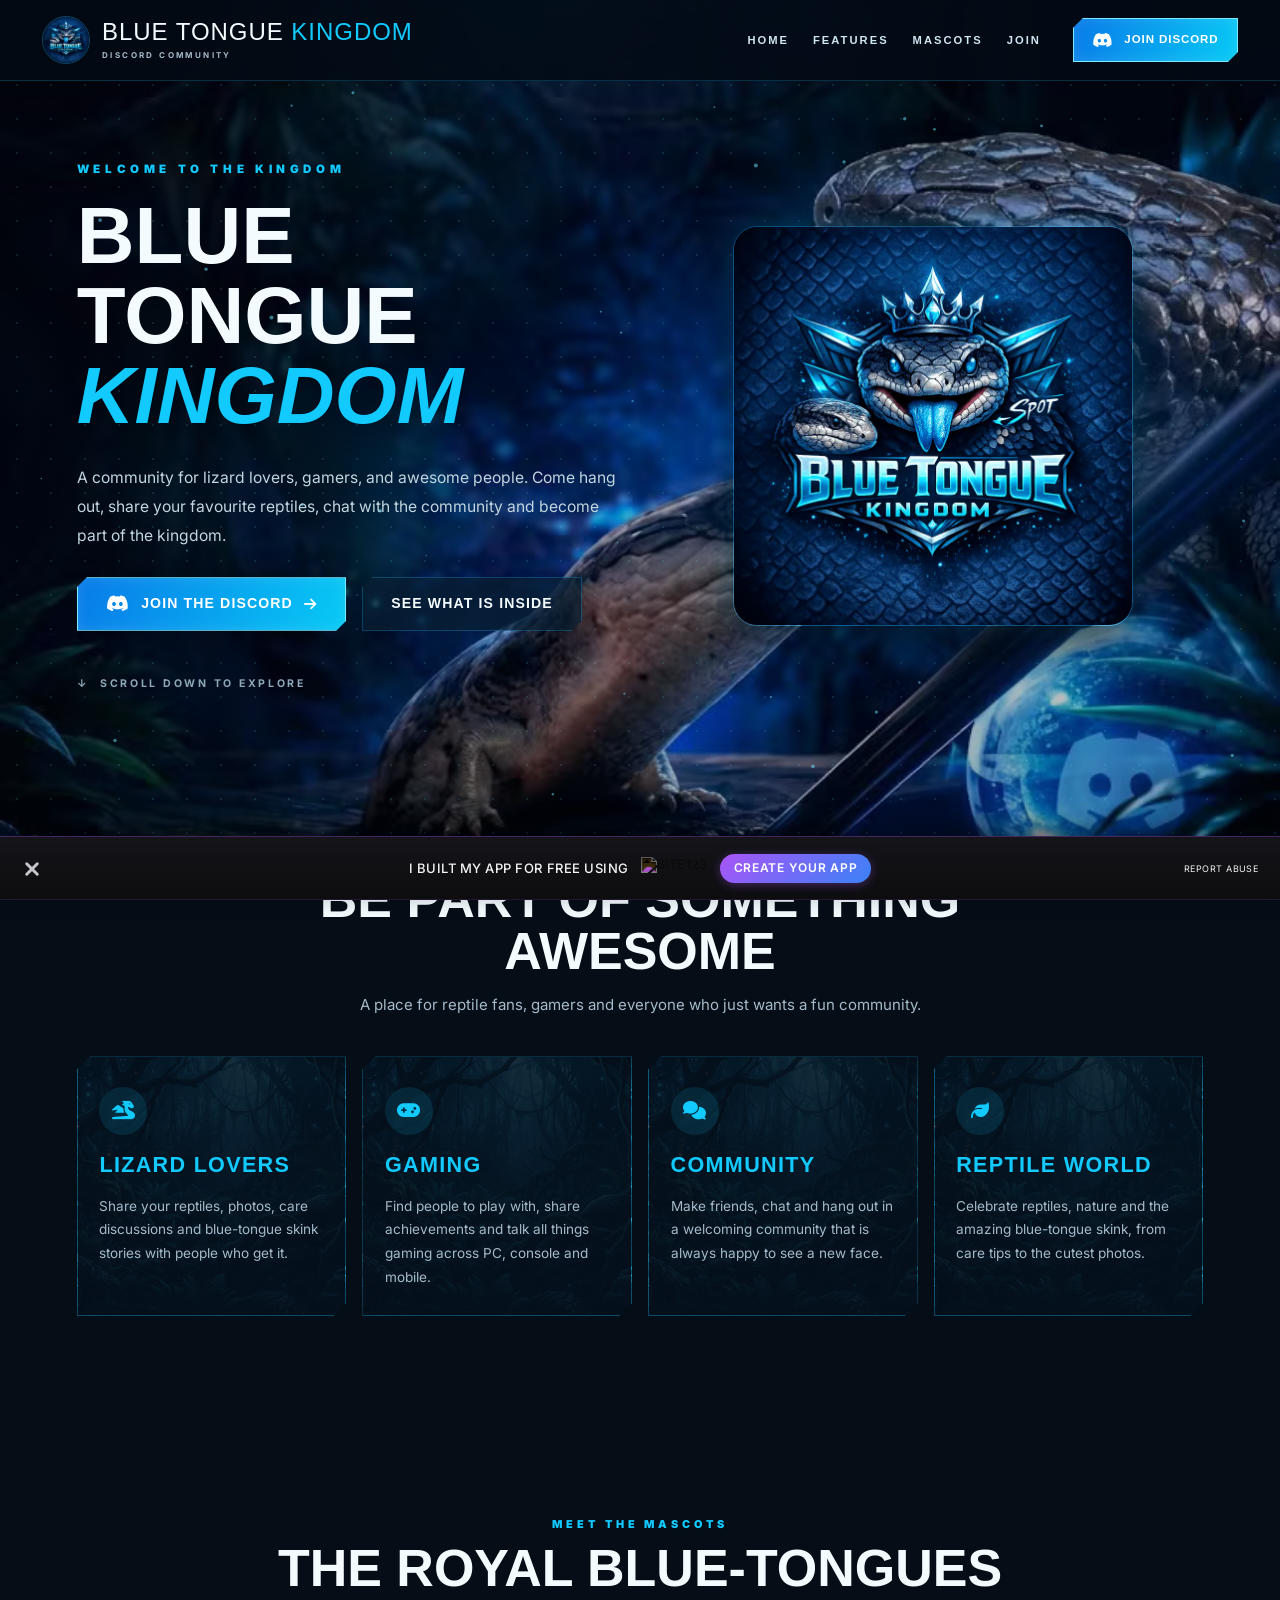
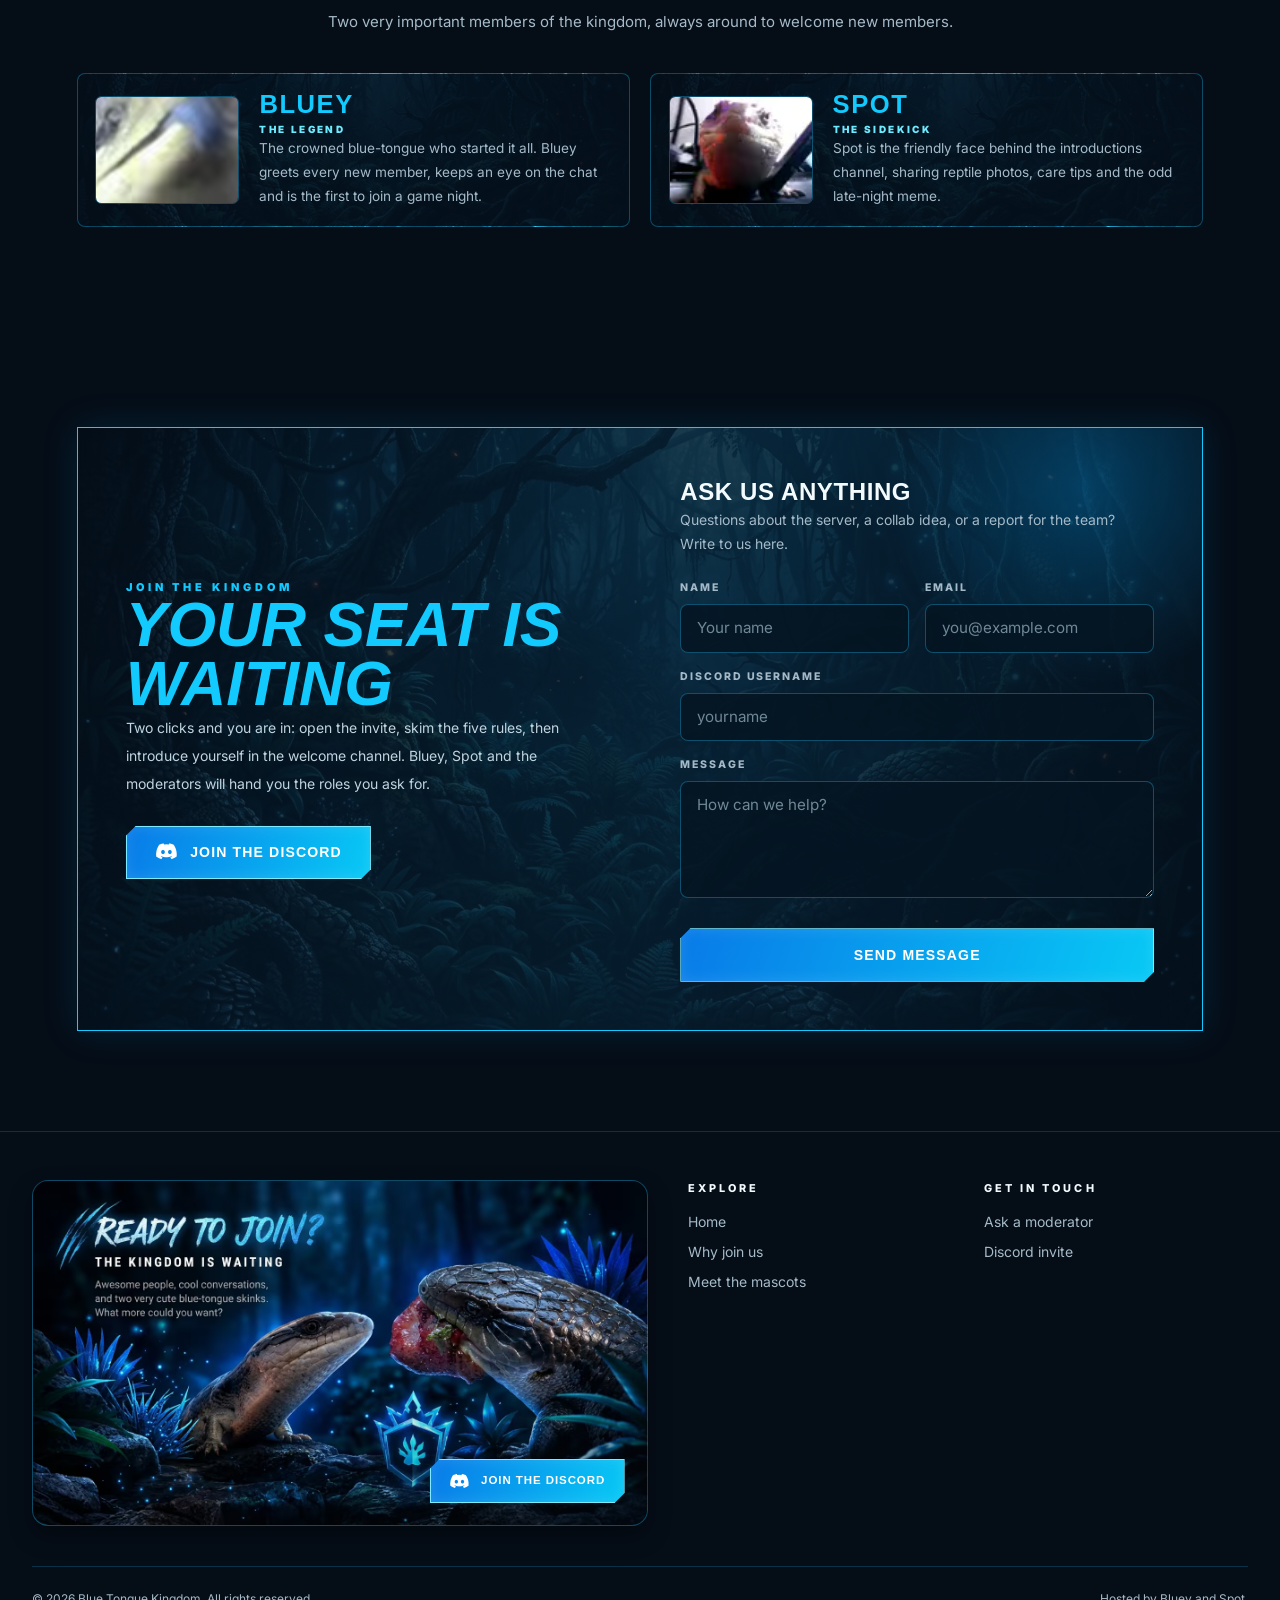
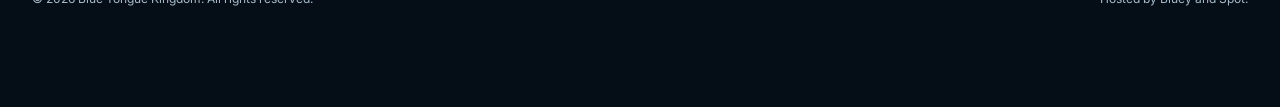
==== commit 9b817856: "Add files via upload" ====
--- a/index.html
+++ b/index.html
@@ -18,7 +18,7 @@
 <link rel="apple-touch-icon" href="favicon.png">
 <!-- Facebook Meta Info -->
 <meta property="og:url" content="index.html">
-<meta property="og:image" content="files.cdn-files-a.com/uploads/12693263/normal_6b03b2ffb27ac477c.avif?ratio=1:1&amp;format=avif">">
+<meta property="og:image" content="files.cdn-files-a.com/uploads/12693263/normal_6b03b2ffb27ac477c.avif?ratio=1:1&amp;format=avif">
 <meta property="og:description" content="Join Blue Tongue Kingdom, the Discord community hosted by Bluey and Spot. Chat with reptile fans and gamers, share your blue-tongue skink photos, and...">
 <meta property="og:title" content="Blue Tongue Kingdom | Discord Community">
 <meta property="og:site_name" content="Blue Tongue Kingdom | Discord Community">
